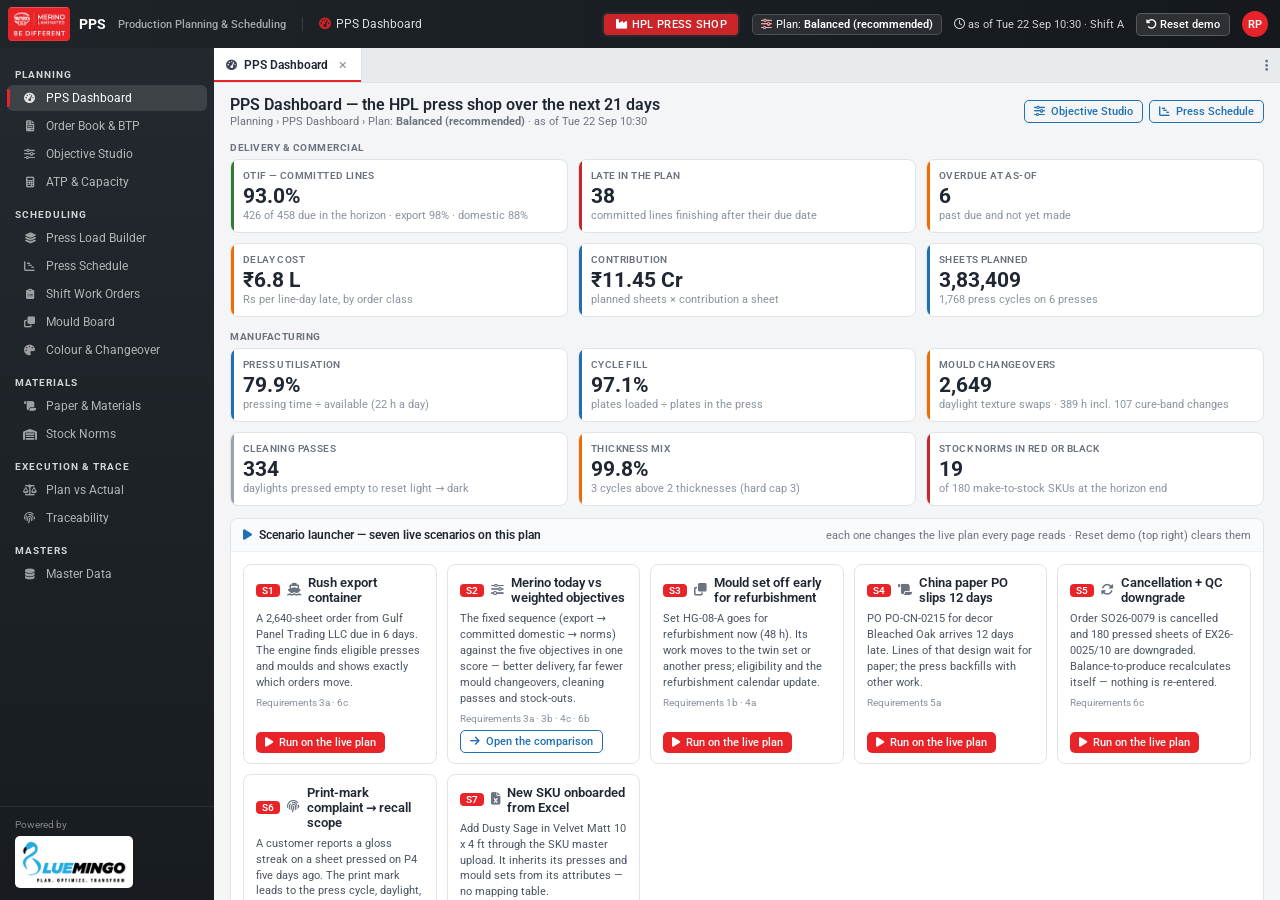
==== index.html @ 992ca6ff "Merino Laminates PPS demo — 15 modules on a live press-shop scheduling engine Clickable presales dem" ====
<!DOCTYPE html>
<html lang="en">
<head>
<meta charset="UTF-8">
<meta name="viewport" content="width=device-width,initial-scale=1">
<title>Merino Laminates — PPS</title>
<link rel="icon" href="assets/img/merino-logo.png">
<link rel="stylesheet" href="assets/vendor/roboto/roboto.css">
<link rel="stylesheet" href="assets/vendor/fontawesome/css/all.min.css">
<link rel="stylesheet" href="assets/mer-shell.css">
<style>
  .host-col { flex:1; display:flex; flex-direction:column; min-width:0; }
  .ws-tabhost { height:35px; background:#e7ebee; border-bottom:1px solid var(--color-border); display:flex; align-items:stretch; flex-shrink:0; }
  .ws-tabstrip { flex:1; display:flex; align-items:stretch; overflow-x:auto; } .ws-tabstrip::-webkit-scrollbar { height:4px; } .ws-tabstrip::-webkit-scrollbar-thumb { background:#b8c0c9; border-radius:2px; }
  .ws-tab { display:flex; align-items:center; gap:7px; padding:0 10px 0 12px; font-size:12px; color:var(--color-text-secondary); background:#dfe4e7; border-right:1px solid var(--color-border); cursor:pointer; white-space:nowrap; flex:0 1 auto; min-width:0; max-width:210px; user-select:none; }
  .ws-tab .lbl { overflow:hidden; text-overflow:ellipsis; min-width:0; }
  .ws-tab:hover { background:#eaeef0; } .ws-tab.active { background:#fff; color:var(--color-text-primary); font-weight:600; box-shadow:inset 0 -2px 0 var(--brand); }
  .ws-tab .ws-ic { font-size:11px; opacity:.85; } .ws-tab .ws-close { width:16px; height:16px; border-radius:3px; display:flex; align-items:center; justify-content:center; font-size:10px; color:var(--color-text-hint); }
  .ws-tab .ws-close:hover { background:rgba(0,0,0,.12); color:var(--color-danger); }
  .ws-menu-btn { border:none; background:none; cursor:pointer; padding:0 12px; color:var(--color-text-muted); font-size:13px; } .ws-menu-btn:hover { color:var(--color-primary); }
  .framestack { flex:1; position:relative; background:var(--color-bg); } .bm-frame { position:absolute; inset:0; width:100%; height:100%; border:0; }
  .ws-empty { position:absolute; inset:0; display:flex; flex-direction:column; align-items:center; justify-content:center; color:var(--color-text-hint); gap:8px; } .ws-empty i { font-size:34px; opacity:.4; }
  .ctxmenu { position:fixed; background:#fff; border:1px solid var(--color-border); border-radius:6px; box-shadow:0 6px 20px rgba(0,0,0,.16); padding:4px; z-index:9999; min-width:180px; }
  .ctxmenu div { padding:7px 12px; font-size:12px; border-radius:4px; cursor:pointer; display:flex; align-items:center; gap:8px; color:var(--color-text-secondary); } .ctxmenu div:hover { background:var(--color-primary-light); color:var(--color-primary-dark); } .ctxmenu div.disabled { opacity:.4; pointer-events:none; }
</style>
</head>
<body>
<header class="bm-header">
  <div class="logo"><img src="assets/img/merino-logo.png" alt="Merino Laminates"><span class="t">PPS</span><span class="sub">Production Planning &amp; Scheduling</span></div>
  <div class="module-name" id="modname"><i class="fa-solid fa-diagram-project"></i>Press · mould · daylight planning</div>
  <div class="spacer"></div>
  <div class="plant-switch"><button class="active"><i class="fa-solid fa-industry" style="margin-right:4px"></i>HPL Press Shop</button></div>
  <div class="right"><span class="plan-mode" id="mer-mode"></span><span class="asof" id="mer-asof"></span><button class="btn-reset" id="reset" title="Clear every live-demo action (weights, what-ifs, master uploads) and reload"><i class="fa-solid fa-rotate-left"></i> Reset demo</button><div class="avatar">RP</div></div>
</header>
<div class="bm-layout">
  <aside class="bm-sidebar" id="sidebar"></aside>
  <div class="host-col">
    <div class="ws-tabhost">
      <div class="ws-tabstrip" id="tabstrip"></div>
      <button class="ws-menu-btn" id="ws-menu" title="Tab actions"><i class="fa-solid fa-ellipsis-vertical"></i></button>
    </div>
    <div class="framestack" id="stack"><div class="ws-empty" id="empty"><i class="fa-solid fa-window-restore"></i><div>Pick a module from the sidebar to open a tab</div></div></div>
  </div>
</div>
<script src="assets/mer-nav.js"></script>
<script src="data/mer-meta.js"></script>
<!-- the host computes the plan once; every tab reads it (one basis, no per-tab recomputation) -->
<script>window.MER_IS_HOST = true;</script>
<script src="data/mer-data.js"></script>
<script src="assets/mer-engine.js"></script>
<script src="assets/mer-core.js"></script>
<script>
  var PAGES = window.MER_PAGES, KEY = 'mer-demo-state';
  // sidebar from the shared nav
  (function () {
    var html = '';
    window.MER_NAV.forEach(function (sec) { html += '<div class="nav-label">' + sec[0] + '</div>'; sec[1].forEach(function (it) { html += '<a data-page="' + it[0] + '"><i class="fa-solid ' + it[2] + '"></i>' + it[1] + '</a>'; }); });
    html += '<div class="powered">Powered by<img src="assets/img/bluemingo-logo.png" alt="Bluemingo"></div>';
    document.getElementById('sidebar').innerHTML = html;
  })();
  // header chip: the shared runtime renders plan mode + as-of from the live-demo state (same code as every page)
  function headerState() { if (window.MERX) MERX.headerMode(); }
  headerState(); window.addEventListener('storage', headerState);
  var stack = document.getElementById('stack'), strip = document.getElementById('tabstrip'), empty = document.getElementById('empty');
  var frames = {}, order = [], active = null;
  function ensureFrame(id, hash) {
    if (frames[id]) return frames[id];
    var f = document.createElement('iframe'); f.className = 'bm-frame'; f.src = PAGES[id].href + (hash ? '#' + hash : ''); f.title = PAGES[id].label; f.style.display = 'none';
    stack.appendChild(f); frames[id] = f; return f;
  }
  function open(id, hash) {
    if (!PAGES[id]) return; if (order.indexOf(id) < 0) order.push(id);
    var existed = !!frames[id]; ensureFrame(id, hash);
    if (existed && hash) { try { frames[id].contentWindow.location.hash = hash; frames[id].contentWindow.dispatchEvent(new CustomEvent('mer:navigate', { detail: hash })); } catch (e) {} }
    activate(id);
  }
  function activate(id) {
    active = id; ensureFrame(id);
    Object.keys(frames).forEach(function (k) { frames[k].style.display = (k === active ? 'block' : 'none'); });
    try { frames[active].contentWindow.dispatchEvent(new Event('mer:activated')); } catch (e) {}
    empty.style.display = order.length ? 'none' : 'flex'; document.title = PAGES[id].label + ' · Merino PPS';
    document.getElementById('modname').innerHTML = '<i class="fa-solid ' + PAGES[id].icon + '"></i>' + PAGES[id].label; headerState(); render();
  }
  function closeTab(id) {
    var i = order.indexOf(id); if (i < 0) return; if (frames[id]) { frames[id].remove(); delete frames[id]; } order.splice(i, 1);
    if (active === id) { active = order.length ? order[Math.max(0, i - 1)] : null; if (active) activate(active); else { empty.style.display = 'flex'; render(); } } else render();
  }
  function closeOthers(id) { order.slice().forEach(function (x) { if (x !== id) closeTab(x); }); }
  function closeAll() { order.slice().forEach(closeTab); }
  function render() {
    strip.innerHTML = order.map(function (id) { var p = PAGES[id]; return '<div class="ws-tab' + (id === active ? ' active' : '') + '" data-id="' + id + '" title="' + p.label + '"><i class="fa-solid ' + p.icon + ' ws-ic"></i><span class="lbl">' + p.label + '</span><span class="ws-close" data-close="' + id + '" title="Close"><i class="fa-solid fa-xmark"></i></span></div>'; }).join('');
    var act = strip.querySelector('.ws-tab.active'); if (act && act.scrollIntoView) act.scrollIntoView({ inline: 'nearest', block: 'nearest' });
    document.querySelectorAll('#sidebar a[data-page]').forEach(function (a) { a.classList.toggle('active', a.getAttribute('data-page') === active); });
  }
  document.getElementById('sidebar').addEventListener('click', function (e) { var a = e.target.closest('a[data-page]'); if (a) { e.preventDefault(); open(a.getAttribute('data-page')); } });
  strip.addEventListener('click', function (e) { var cl = e.target.closest('[data-close]'); if (cl) { closeTab(cl.getAttribute('data-close')); return; } var t = e.target.closest('.ws-tab'); if (t) activate(t.getAttribute('data-id')); });
  strip.addEventListener('contextmenu', function (e) { var t = e.target.closest('.ws-tab'); if (!t) return; e.preventDefault(); menu(e.clientX, e.clientY, t.getAttribute('data-id')); });
  document.getElementById('ws-menu').addEventListener('click', function () { var r = this.getBoundingClientRect(); menu(r.right - 190, r.bottom + 2, active); });
  function closeMenu() { var m = document.querySelector('.ctxmenu'); if (m) m.remove(); }
  function menu(x, y, id) {
    closeMenu(); var others = order.filter(function (z) { return z !== id; }).length; var m = document.createElement('div'); m.className = 'ctxmenu';
    var rows = [['Close tab', 'fa-xmark', id ? function () { closeTab(id); } : null], ['Close others', 'fa-diagram-next', (id && others) ? function () { closeOthers(id); } : null], ['Close all', 'fa-trash-can', order.length ? closeAll : null]];
    m.innerHTML = rows.map(function (r, i) { return '<div class="' + (r[2] ? '' : 'disabled') + '" data-mi="' + i + '"><i class="fa-solid ' + r[1] + '"></i>' + r[0] + '</div>'; }).join('');
    m.style.left = Math.max(6, Math.min(x, window.innerWidth - 196)) + 'px'; m.style.top = y + 'px'; document.body.appendChild(m);
    m.addEventListener('click', function (e) { var d = e.target.closest('[data-mi]'); if (!d) return; var fn = rows[+d.getAttribute('data-mi')][2]; closeMenu(); if (fn) fn(); });
    setTimeout(function () { document.addEventListener('mousedown', function od(e) { if (!m.contains(e.target)) { closeMenu(); document.removeEventListener('mousedown', od, true); } }, true); }, 0);
  }
  // Reset clears the live-demo state and reloads every open tab
  document.getElementById('reset').addEventListener('click', function () { try { localStorage.removeItem(KEY); } catch (e) {} Object.keys(frames).forEach(function (k) { try { frames[k].contentWindow.location.reload(); } catch (e) {} }); headerState(); });
  // a page that changes the plan (weights, what-ifs, masters) tells the host, which refreshes the header and every other open tab
  window.MERHost = { open: open, planChanged: function (fromWin) { headerState(); Object.keys(frames).forEach(function (k) { try { if (frames[k].contentWindow !== fromWin) frames[k].contentWindow.dispatchEvent(new Event('mer:planchanged')); } catch (e) {} }); } };
  open('home');
</script>
</body>
</html>
---- assets/vendor/roboto/roboto.css ----
/* cyrillic-ext */
@font-face {
  font-family: 'Roboto';
  font-style: normal;
  font-weight: 400;
  font-stretch: 100%;
  font-display: swap;
  src: url(./KFO7CnqEu92Fr1ME7kSn66aGLdTylUAMa3GUBGEe.woff2) format('woff2');
  unicode-range: U+0460-052F, U+1C80-1C8A, U+20B4, U+2DE0-2DFF, U+A640-A69F, U+FE2E-FE2F;
}
/* cyrillic */
@font-face {
  font-family: 'Roboto';
  font-style: normal;
  font-weight: 400;
  font-stretch: 100%;
  font-display: swap;
  src: url(./KFO7CnqEu92Fr1ME7kSn66aGLdTylUAMa3iUBGEe.woff2) format('woff2');
  unicode-range: U+0301, U+0400-045F, U+0490-0491, U+04B0-04B1, U+2116;
}
/* greek-ext */
@font-face {
  font-family: 'Roboto';
  font-style: normal;
  font-weight: 400;
  font-stretch: 100%;
  font-display: swap;
  src: url(./KFO7CnqEu92Fr1ME7kSn66aGLdTylUAMa3CUBGEe.woff2) format('woff2');
  unicode-range: U+1F00-1FFF;
}
/* greek */
@font-face {
  font-family: 'Roboto';
  font-style: normal;
  font-weight: 400;
  font-stretch: 100%;
  font-display: swap;
  src: url(./KFO7CnqEu92Fr1ME7kSn66aGLdTylUAMa3-UBGEe.woff2) format('woff2');
  unicode-range: U+0370-0377, U+037A-037F, U+0384-038A, U+038C, U+038E-03A1, U+03A3-03FF;
}
/* math */
@font-face {
  font-family: 'Roboto';
  font-style: normal;
  font-weight: 400;
  font-stretch: 100%;
  font-display: swap;
  src: url(./KFO7CnqEu92Fr1ME7kSn66aGLdTylUAMawCUBGEe.woff2) format('woff2');
  unicode-range: U+0302-0303, U+0305, U+0307-0308, U+0310, U+0312, U+0315, U+031A, U+0326-0327, U+032C, U+032F-0330, U+0332-0333, U+0338, U+033A, U+0346, U+034D, U+0391-03A1, U+03A3-03A9, U+03B1-03C9, U+03D1, U+03D5-03D6, U+03F0-03F1, U+03F4-03F5, U+2016-2017, U+2034-2038, U+203C, U+2040, U+2043, U+2047, U+2050, U+2057, U+205F, U+2070-2071, U+2074-208E, U+2090-209C, U+20D0-20DC, U+20E1, U+20E5-20EF, U+2100-2112, U+2114-2115, U+2117-2121, U+2123-214F, U+2190, U+2192, U+2194-21AE, U+21B0-21E5, U+21F1-21F2, U+21F4-2211, U+2213-2214, U+2216-22FF, U+2308-230B, U+2310, U+2319, U+231C-2321, U+2336-237A, U+237C, U+2395, U+239B-23B7, U+23D0, U+23DC-23E1, U+2474-2475, U+25AF, U+25B3, U+25B7, U+25BD, U+25C1, U+25CA, U+25CC, U+25FB, U+266D-266F, U+27C0-27FF, U+2900-2AFF, U+2B0E-2B11, U+2B30-2B4C, U+2BFE, U+3030, U+FF5B, U+FF5D, U+1D400-1D7FF, U+1EE00-1EEFF;
}
/* symbols */
@font-face {
  font-family: 'Roboto';
  font-style: normal;
  font-weight: 400;
  font-stretch: 100%;
  font-display: swap;
  src: url(./KFO7CnqEu92Fr1ME7kSn66aGLdTylUAMaxKUBGEe.woff2) format('woff2');
  unicode-range: U+0001-000C, U+000E-001F, U+007F-009F, U+20DD-20E0, U+20E2-20E4, U+2150-218F, U+2190, U+2192, U+2194-2199, U+21AF, U+21E6-21F0, U+21F3, U+2218-2219, U+2299, U+22C4-22C6, U+2300-243F, U+2440-244A, U+2460-24FF, U+25A0-27BF, U+2800-28FF, U+2921-2922, U+2981, U+29BF, U+29EB, U+2B00-2BFF, U+4DC0-4DFF, U+FFF9-FFFB, U+10140-1018E, U+10190-1019C, U+101A0, U+101D0-101FD, U+102E0-102FB, U+10E60-10E7E, U+1D2C0-1D2D3, U+1D2E0-1D37F, U+1F000-1F0FF, U+1F100-1F1AD, U+1F1E6-1F1FF, U+1F30D-1F30F, U+1F315, U+1F31C, U+1F31E, U+1F320-1F32C, U+1F336, U+1F378, U+1F37D, U+1F382, U+1F393-1F39F, U+1F3A7-1F3A8, U+1F3AC-1F3AF, U+1F3C2, U+1F3C4-1F3C6, U+1F3CA-1F3CE, U+1F3D4-1F3E0, U+1F3ED, U+1F3F1-1F3F3, U+1F3F5-1F3F7, U+1F408, U+1F415, U+1F41F, U+1F426, U+1F43F, U+1F441-1F442, U+1F444, U+1F446-1F449, U+1F44C-1F44E, U+1F453, U+1F46A, U+1F47D, U+1F4A3, U+1F4B0, U+1F4B3, U+1F4B9, U+1F4BB, U+1F4BF, U+1F4C8-1F4CB, U+1F4D6, U+1F4DA, U+1F4DF, U+1F4E3-1F4E6, U+1F4EA-1F4ED, U+1F4F7, U+1F4F9-1F4FB, U+1F4FD-1F4FE, U+1F503, U+1F507-1F50B, U+1F50D, U+1F512-1F513, U+1F53E-1F54A, U+1F54F-1F5FA, U+1F610, U+1F650-1F67F, U+1F687, U+1F68D, U+1F691, U+1F694, U+1F698, U+1F6AD, U+1F6B2, U+1F6B9-1F6BA, U+1F6BC, U+1F6C6-1F6CF, U+1F6D3-1F6D7, U+1F6E0-1F6EA, U+1F6F0-1F6F3, U+1F6F7-1F6FC, U+1F700-1F7FF, U+1F800-1F80B, U+1F810-1F847, U+1F850-1F859, U+1F860-1F887, U+1F890-1F8AD, U+1F8B0-1F8BB, U+1F8C0-1F8C1, U+1F900-1F90B, U+1F93B, U+1F946, U+1F984, U+1F996, U+1F9E9, U+1FA00-1FA6F, U+1FA70-1FA7C, U+1FA80-1FA89, U+1FA8F-1FAC6, U+1FACE-1FADC, U+1FADF-1FAE9, U+1FAF0-1FAF8, U+1FB00-1FBFF;
}
/* vietnamese */
@font-face {
  font-family: 'Roboto';
  font-style: normal;
  font-weight: 400;
  font-stretch: 100%;
  font-display: swap;
  src: url(./KFO7CnqEu92Fr1ME7kSn66aGLdTylUAMa3OUBGEe.woff2) format('woff2');
  unicode-range: U+0102-0103, U+0110-0111, U+0128-0129, U+0168-0169, U+01A0-01A1, U+01AF-01B0, U+0300-0301, U+0303-0304, U+0308-0309, U+0323, U+0329, U+1EA0-1EF9, U+20AB;
}
/* latin-ext */
@font-face {
  font-family: 'Roboto';
  font-style: normal;
  font-weight: 400;
  font-stretch: 100%;
  font-display: swap;
  src: url(./KFO7CnqEu92Fr1ME7kSn66aGLdTylUAMa3KUBGEe.woff2) format('woff2');
  unicode-range: U+0100-02BA, U+02BD-02C5, U+02C7-02CC, U+02CE-02D7, U+02DD-02FF, U+0304, U+0308, U+0329, U+1D00-1DBF, U+1E00-1E9F, U+1EF2-1EFF, U+2020, U+20A0-20AB, U+20AD-20C0, U+2113, U+2C60-2C7F, U+A720-A7FF;
}
/* latin */
@font-face {
  font-family: 'Roboto';
  font-style: normal;
  font-weight: 400;
  font-stretch: 100%;
  font-display: swap;
  src: url(./KFO7CnqEu92Fr1ME7kSn66aGLdTylUAMa3yUBA.woff2) format('woff2');
  unicode-range: U+0000-00FF, U+0131, U+0152-0153, U+02BB-02BC, U+02C6, U+02DA, U+02DC, U+0304, U+0308, U+0329, U+2000-206F, U+20AC, U+2122, U+2191, U+2193, U+2212, U+2215, U+FEFF, U+FFFD;
}
/* cyrillic-ext */
@font-face {
  font-family: 'Roboto';
  font-style: normal;
  font-weight: 500;
  font-stretch: 100%;
  font-display: swap;
  src: url(./KFO7CnqEu92Fr1ME7kSn66aGLdTylUAMa3GUBGEe.woff2) format('woff2');
  unicode-range: U+0460-052F, U+1C80-1C8A, U+20B4, U+2DE0-2DFF, U+A640-A69F, U+FE2E-FE2F;
}
/* cyrillic */
@font-face {
  font-family: 'Roboto';
  font-style: normal;
  font-weight: 500;
  font-stretch: 100%;
  font-display: swap;
  src: url(./KFO7CnqEu92Fr1ME7kSn66aGLdTylUAMa3iUBGEe.woff2) format('woff2');
  unicode-range: U+0301, U+0400-045F, U+0490-0491, U+04B0-04B1, U+2116;
}
/* greek-ext */
@font-face {
  font-family: 'Roboto';
  font-style: normal;
  font-weight: 500;
  font-stretch: 100%;
  font-display: swap;
  src: url(./KFO7CnqEu92Fr1ME7kSn66aGLdTylUAMa3CUBGEe.woff2) format('woff2');
  unicode-range: U+1F00-1FFF;
}
/* greek */
@font-face {
  font-family: 'Roboto';
  font-style: normal;
  font-weight: 500;
  font-stretch: 100%;
  font-display: swap;
  src: url(./KFO7CnqEu92Fr1ME7kSn66aGLdTylUAMa3-UBGEe.woff2) format('woff2');
  unicode-range: U+0370-0377, U+037A-037F, U+0384-038A, U+038C, U+038E-03A1, U+03A3-03FF;
}
/* math */
@font-face {
  font-family: 'Roboto';
  font-style: normal;
  font-weight: 500;
  font-stretch: 100%;
  font-display: swap;
  src: url(./KFO7CnqEu92Fr1ME7kSn66aGLdTylUAMawCUBGEe.woff2) format('woff2');
  unicode-range: U+0302-0303, U+0305, U+0307-0308, U+0310, U+0312, U+0315, U+031A, U+0326-0327, U+032C, U+032F-0330, U+0332-0333, U+0338, U+033A, U+0346, U+034D, U+0391-03A1, U+03A3-03A9, U+03B1-03C9, U+03D1, U+03D5-03D6, U+03F0-03F1, U+03F4-03F5, U+2016-2017, U+2034-2038, U+203C, U+2040, U+2043, U+2047, U+2050, U+2057, U+205F, U+2070-2071, U+2074-208E, U+2090-209C, U+20D0-20DC, U+20E1, U+20E5-20EF, U+2100-2112, U+2114-2115, U+2117-2121, U+2123-214F, U+2190, U+2192, U+2194-21AE, U+21B0-21E5, U+21F1-21F2, U+21F4-2211, U+2213-2214, U+2216-22FF, U+2308-230B, U+2310, U+2319, U+231C-2321, U+2336-237A, U+237C, U+2395, U+239B-23B7, U+23D0, U+23DC-23E1, U+2474-2475, U+25AF, U+25B3, U+25B7, U+25BD, U+25C1, U+25CA, U+25CC, U+25FB, U+266D-266F, U+27C0-27FF, U+2900-2AFF, U+2B0E-2B11, U+2B30-2B4C, U+2BFE, U+3030, U+FF5B, U+FF5D, U+1D400-1D7FF, U+1EE00-1EEFF;
}
/* symbols */
@font-face {
  font-family: 'Roboto';
  font-style: normal;
  font-weight: 500;
  font-stretch: 100%;
  font-display: swap;
  src: url(./KFO7CnqEu92Fr1ME7kSn66aGLdTylUAMaxKUBGEe.woff2) format('woff2');
  unicode-range: U+0001-000C, U+000E-001F, U+007F-009F, U+20DD-20E0, U+20E2-20E4, U+2150-218F, U+2190, U+2192, U+2194-2199, U+21AF, U+21E6-21F0, U+21F3, U+2218-2219, U+2299, U+22C4-22C6, U+2300-243F, U+2440-244A, U+2460-24FF, U+25A0-27BF, U+2800-28FF, U+2921-2922, U+2981, U+29BF, U+29EB, U+2B00-2BFF, U+4DC0-4DFF, U+FFF9-FFFB, U+10140-1018E, U+10190-1019C, U+101A0, U+101D0-101FD, U+102E0-102FB, U+10E60-10E7E, U+1D2C0-1D2D3, U+1D2E0-1D37F, U+1F000-1F0FF, U+1F100-1F1AD, U+1F1E6-1F1FF, U+1F30D-1F30F, U+1F315, U+1F31C, U+1F31E, U+1F320-1F32C, U+1F336, U+1F378, U+1F37D, U+1F382, U+1F393-1F39F, U+1F3A7-1F3A8, U+1F3AC-1F3AF, U+1F3C2, U+1F3C4-1F3C6, U+1F3CA-1F3CE, U+1F3D4-1F3E0, U+1F3ED, U+1F3F1-1F3F3, U+1F3F5-1F3F7, U+1F408, U+1F415, U+1F41F, U+1F426, U+1F43F, U+1F441-1F442, U+1F444, U+1F446-1F449, U+1F44C-1F44E, U+1F453, U+1F46A, U+1F47D, U+1F4A3, U+1F4B0, U+1F4B3, U+1F4B9, U+1F4BB, U+1F4BF, U+1F4C8-1F4CB, U+1F4D6, U+1F4DA, U+1F4DF, U+1F4E3-1F4E6, U+1F4EA-1F4ED, U+1F4F7, U+1F4F9-1F4FB, U+1F4FD-1F4FE, U+1F503, U+1F507-1F50B, U+1F50D, U+1F512-1F513, U+1F53E-1F54A, U+1F54F-1F5FA, U+1F610, U+1F650-1F67F, U+1F687, U+1F68D, U+1F691, U+1F694, U+1F698, U+1F6AD, U+1F6B2, U+1F6B9-1F6BA, U+1F6BC, U+1F6C6-1F6CF, U+1F6D3-1F6D7, U+1F6E0-1F6EA, U+1F6F0-1F6F3, U+1F6F7-1F6FC, U+1F700-1F7FF, U+1F800-1F80B, U+1F810-1F847, U+1F850-1F859, U+1F860-1F887, U+1F890-1F8AD, U+1F8B0-1F8BB, U+1F8C0-1F8C1, U+1F900-1F90B, U+1F93B, U+1F946, U+1F984, U+1F996, U+1F9E9, U+1FA00-1FA6F, U+1FA70-1FA7C, U+1FA80-1FA89, U+1FA8F-1FAC6, U+1FACE-1FADC, U+1FADF-1FAE9, U+1FAF0-1FAF8, U+1FB00-1FBFF;
}
/* vietnamese */
@font-face {
  font-family: 'Roboto';
  font-style: normal;
  font-weight: 500;
  font-stretch: 100%;
  font-display: swap;
  src: url(./KFO7CnqEu92Fr1ME7kSn66aGLdTylUAMa3OUBGEe.woff2) format('woff2');
  unicode-range: U+0102-0103, U+0110-0111, U+0128-0129, U+0168-0169, U+01A0-01A1, U+01AF-01B0, U+0300-0301, U+0303-0304, U+0308-0309, U+0323, U+0329, U+1EA0-1EF9, U+20AB;
}
/* latin-ext */
@font-face {
  font-family: 'Roboto';
  font-style: normal;
  font-weight: 500;
  font-stretch: 100%;
  font-display: swap;
  src: url(./KFO7CnqEu92Fr1ME7kSn66aGLdTylUAMa3KUBGEe.woff2) format('woff2');
  unicode-range: U+0100-02BA, U+02BD-02C5, U+02C7-02CC, U+02CE-02D7, U+02DD-02FF, U+0304, U+0308, U+0329, U+1D00-1DBF, U+1E00-1E9F, U+1EF2-1EFF, U+2020, U+20A0-20AB, U+20AD-20C0, U+2113, U+2C60-2C7F, U+A720-A7FF;
}
/* latin */
@font-face {
  font-family: 'Roboto';
  font-style: normal;
  font-weight: 500;
  font-stretch: 100%;
  font-display: swap;
  src: url(./KFO7CnqEu92Fr1ME7kSn66aGLdTylUAMa3yUBA.woff2) format('woff2');
  unicode-range: U+0000-00FF, U+0131, U+0152-0153, U+02BB-02BC, U+02C6, U+02DA, U+02DC, U+0304, U+0308, U+0329, U+2000-206F, U+20AC, U+2122, U+2191, U+2193, U+2212, U+2215, U+FEFF, U+FFFD;
}
/* cyrillic-ext */
@font-face {
  font-family: 'Roboto';
  font-style: normal;
  font-weight: 600;
  font-stretch: 100%;
  font-display: swap;
  src: url(./KFO7CnqEu92Fr1ME7kSn66aGLdTylUAMa3GUBGEe.woff2) format('woff2');
  unicode-range: U+0460-052F, U+1C80-1C8A, U+20B4, U+2DE0-2DFF, U+A640-A69F, U+FE2E-FE2F;
}
/* cyrillic */
@font-face {
  font-family: 'Roboto';
  font-style: normal;
  font-weight: 600;
  font-stretch: 100%;
  font-display: swap;
  src: url(./KFO7CnqEu92Fr1ME7kSn66aGLdTylUAMa3iUBGEe.woff2) format('woff2');
  unicode-range: U+0301, U+0400-045F, U+0490-0491, U+04B0-04B1, U+2116;
}
/* greek-ext */
@font-face {
  font-family: 'Roboto';
  font-style: normal;
  font-weight: 600;
  font-stretch: 100%;
  font-display: swap;
  src: url(./KFO7CnqEu92Fr1ME7kSn66aGLdTylUAMa3CUBGEe.woff2) format('woff2');
  unicode-range: U+1F00-1FFF;
}
/* greek */
@font-face {
  font-family: 'Roboto';
  font-style: normal;
  font-weight: 600;
  font-stretch: 100%;
  font-display: swap;
  src: url(./KFO7CnqEu92Fr1ME7kSn66aGLdTylUAMa3-UBGEe.woff2) format('woff2');
  unicode-range: U+0370-0377, U+037A-037F, U+0384-038A, U+038C, U+038E-03A1, U+03A3-03FF;
}
/* math */
@font-face {
  font-family: 'Roboto';
  font-style: normal;
  font-weight: 600;
  font-stretch: 100%;
  font-display: swap;
  src: url(./KFO7CnqEu92Fr1ME7kSn66aGLdTylUAMawCUBGEe.woff2) format('woff2');
  unicode-range: U+0302-0303, U+0305, U+0307-0308, U+0310, U+0312, U+0315, U+031A, U+0326-0327, U+032C, U+032F-0330, U+0332-0333, U+0338, U+033A, U+0346, U+034D, U+0391-03A1, U+03A3-03A9, U+03B1-03C9, U+03D1, U+03D5-03D6, U+03F0-03F1, U+03F4-03F5, U+2016-2017, U+2034-2038, U+203C, U+2040, U+2043, U+2047, U+2050, U+2057, U+205F, U+2070-2071, U+2074-208E, U+2090-209C, U+20D0-20DC, U+20E1, U+20E5-20EF, U+2100-2112, U+2114-2115, U+2117-2121, U+2123-214F, U+2190, U+2192, U+2194-21AE, U+21B0-21E5, U+21F1-21F2, U+21F4-2211, U+2213-2214, U+2216-22FF, U+2308-230B, U+2310, U+2319, U+231C-2321, U+2336-237A, U+237C, U+2395, U+239B-23B7, U+23D0, U+23DC-23E1, U+2474-2475, U+25AF, U+25B3, U+25B7, U+25BD, U+25C1, U+25CA, U+25CC, U+25FB, U+266D-266F, U+27C0-27FF, U+2900-2AFF, U+2B0E-2B11, U+2B30-2B4C, U+2BFE, U+3030, U+FF5B, U+FF5D, U+1D400-1D7FF, U+1EE00-1EEFF;
}
/* symbols */
@font-face {
  font-family: 'Roboto';
  font-style: normal;
  font-weight: 600;
  font-stretch: 100%;
  font-display: swap;
  src: url(./KFO7CnqEu92Fr1ME7kSn66aGLdTylUAMaxKUBGEe.woff2) format('woff2');
  unicode-range: U+0001-000C, U+000E-001F, U+007F-009F, U+20DD-20E0, U+20E2-20E4, U+2150-218F, U+2190, U+2192, U+2194-2199, U+21AF, U+21E6-21F0, U+21F3, U+2218-2219, U+2299, U+22C4-22C6, U+2300-243F, U+2440-244A, U+2460-24FF, U+25A0-27BF, U+2800-28FF, U+2921-2922, U+2981, U+29BF, U+29EB, U+2B00-2BFF, U+4DC0-4DFF, U+FFF9-FFFB, U+10140-1018E, U+10190-1019C, U+101A0, U+101D0-101FD, U+102E0-102FB, U+10E60-10E7E, U+1D2C0-1D2D3, U+1D2E0-1D37F, U+1F000-1F0FF, U+1F100-1F1AD, U+1F1E6-1F1FF, U+1F30D-1F30F, U+1F315, U+1F31C, U+1F31E, U+1F320-1F32C, U+1F336, U+1F378, U+1F37D, U+1F382, U+1F393-1F39F, U+1F3A7-1F3A8, U+1F3AC-1F3AF, U+1F3C2, U+1F3C4-1F3C6, U+1F3CA-1F3CE, U+1F3D4-1F3E0, U+1F3ED, U+1F3F1-1F3F3, U+1F3F5-1F3F7, U+1F408, U+1F415, U+1F41F, U+1F426, U+1F43F, U+1F441-1F442, U+1F444, U+1F446-1F449, U+1F44C-1F44E, U+1F453, U+1F46A, U+1F47D, U+1F4A3, U+1F4B0, U+1F4B3, U+1F4B9, U+1F4BB, U+1F4BF, U+1F4C8-1F4CB, U+1F4D6, U+1F4DA, U+1F4DF, U+1F4E3-1F4E6, U+1F4EA-1F4ED, U+1F4F7, U+1F4F9-1F4FB, U+1F4FD-1F4FE, U+1F503, U+1F507-1F50B, U+1F50D, U+1F512-1F513, U+1F53E-1F54A, U+1F54F-1F5FA, U+1F610, U+1F650-1F67F, U+1F687, U+1F68D, U+1F691, U+1F694, U+1F698, U+1F6AD, U+1F6B2, U+1F6B9-1F6BA, U+1F6BC, U+1F6C6-1F6CF, U+1F6D3-1F6D7, U+1F6E0-1F6EA, U+1F6F0-1F6F3, U+1F6F7-1F6FC, U+1F700-1F7FF, U+1F800-1F80B, U+1F810-1F847, U+1F850-1F859, U+1F860-1F887, U+1F890-1F8AD, U+1F8B0-1F8BB, U+1F8C0-1F8C1, U+1F900-1F90B, U+1F93B, U+1F946, U+1F984, U+1F996, U+1F9E9, U+1FA00-1FA6F, U+1FA70-1FA7C, U+1FA80-1FA89, U+1FA8F-1FAC6, U+1FACE-1FADC, U+1FADF-1FAE9, U+1FAF0-1FAF8, U+1FB00-1FBFF;
}
/* vietnamese */
@font-face {
  font-family: 'Roboto';
  font-style: normal;
  font-weight: 600;
  font-stretch: 100%;
  font-display: swap;
  src: url(./KFO7CnqEu92Fr1ME7kSn66aGLdTylUAMa3OUBGEe.woff2) format('woff2');
  unicode-range: U+0102-0103, U+0110-0111, U+0128-0129, U+0168-0169, U+01A0-01A1, U+01AF-01B0, U+0300-0301, U+0303-0304, U+0308-0309, U+0323, U+0329, U+1EA0-1EF9, U+20AB;
}
/* latin-ext */
@font-face {
  font-family: 'Roboto';
  font-style: normal;
  font-weight: 600;
  font-stretch: 100%;
  font-display: swap;
  src: url(./KFO7CnqEu92Fr1ME7kSn66aGLdTylUAMa3KUBGEe.woff2) format('woff2');
  unicode-range: U+0100-02BA, U+02BD-02C5, U+02C7-02CC, U+02CE-02D7, U+02DD-02FF, U+0304, U+0308, U+0329, U+1D00-1DBF, U+1E00-1E9F, U+1EF2-1EFF, U+2020, U+20A0-20AB, U+20AD-20C0, U+2113, U+2C60-2C7F, U+A720-A7FF;
}
/* latin */
@font-face {
  font-family: 'Roboto';
  font-style: normal;
  font-weight: 600;
  font-stretch: 100%;
  font-display: swap;
  src: url(./KFO7CnqEu92Fr1ME7kSn66aGLdTylUAMa3yUBA.woff2) format('woff2');
  unicode-range: U+0000-00FF, U+0131, U+0152-0153, U+02BB-02BC, U+02C6, U+02DA, U+02DC, U+0304, U+0308, U+0329, U+2000-206F, U+20AC, U+2122, U+2191, U+2193, U+2212, U+2215, U+FEFF, U+FFFD;
}
/* cyrillic-ext */
@font-face {
  font-family: 'Roboto';
  font-style: normal;
  font-weight: 700;
  font-stretch: 100%;
  font-display: swap;
  src: url(./KFO7CnqEu92Fr1ME7kSn66aGLdTylUAMa3GUBGEe.woff2) format('woff2');
  unicode-range: U+0460-052F, U+1C80-1C8A, U+20B4, U+2DE0-2DFF, U+A640-A69F, U+FE2E-FE2F;
}
/* cyrillic */
@font-face {
  font-family: 'Roboto';
  font-style: normal;
  font-weight: 700;
  font-stretch: 100%;
  font-display: swap;
  src: url(./KFO7CnqEu92Fr1ME7kSn66aGLdTylUAMa3iUBGEe.woff2) format('woff2');
  unicode-range: U+0301, U+0400-045F, U+0490-0491, U+04B0-04B1, U+2116;
}
/* greek-ext */
@font-face {
  font-family: 'Roboto';
  font-style: normal;
  font-weight: 700;
  font-stretch: 100%;
  font-display: swap;
  src: url(./KFO7CnqEu92Fr1ME7kSn66aGLdTylUAMa3CUBGEe.woff2) format('woff2');
  unicode-range: U+1F00-1FFF;
}
/* greek */
@font-face {
  font-family: 'Roboto';
  font-style: normal;
  font-weight: 700;
  font-stretch: 100%;
  font-display: swap;
  src: url(./KFO7CnqEu92Fr1ME7kSn66aGLdTylUAMa3-UBGEe.woff2) format('woff2');
  unicode-range: U+0370-0377, U+037A-037F, U+0384-038A, U+038C, U+038E-03A1, U+03A3-03FF;
}
/* math */
@font-face {
  font-family: 'Roboto';
  font-style: normal;
  font-weight: 700;
  font-stretch: 100%;
  font-display: swap;
  src: url(./KFO7CnqEu92Fr1ME7kSn66aGLdTylUAMawCUBGEe.woff2) format('woff2');
  unicode-range: U+0302-0303, U+0305, U+0307-0308, U+0310, U+0312, U+0315, U+031A, U+0326-0327, U+032C, U+032F-0330, U+0332-0333, U+0338, U+033A, U+0346, U+034D, U+0391-03A1, U+03A3-03A9, U+03B1-03C9, U+03D1, U+03D5-03D6, U+03F0-03F1, U+03F4-03F5, U+2016-2017, U+2034-2038, U+203C, U+2040, U+2043, U+2047, U+2050, U+2057, U+205F, U+2070-2071, U+2074-208E, U+2090-209C, U+20D0-20DC, U+20E1, U+20E5-20EF, U+2100-2112, U+2114-2115, U+2117-2121, U+2123-214F, U+2190, U+2192, U+2194-21AE, U+21B0-21E5, U+21F1-21F2, U+21F4-2211, U+2213-2214, U+2216-22FF, U+2308-230B, U+2310, U+2319, U+231C-2321, U+2336-237A, U+237C, U+2395, U+239B-23B7, U+23D0, U+23DC-23E1, U+2474-2475, U+25AF, U+25B3, U+25B7, U+25BD, U+25C1, U+25CA, U+25CC, U+25FB, U+266D-266F, U+27C0-27FF, U+2900-2AFF, U+2B0E-2B11, U+2B30-2B4C, U+2BFE, U+3030, U+FF5B, U+FF5D, U+1D400-1D7FF, U+1EE00-1EEFF;
}
/* symbols */
@font-face {
  font-family: 'Roboto';
  font-style: normal;
  font-weight: 700;
  font-stretch: 100%;
  font-display: swap;
  src: url(./KFO7CnqEu92Fr1ME7kSn66aGLdTylUAMaxKUBGEe.woff2) format('woff2');
  unicode-range: U+0001-000C, U+000E-001F, U+007F-009F, U+20DD-20E0, U+20E2-20E4, U+2150-218F, U+2190, U+2192, U+2194-2199, U+21AF, U+21E6-21F0, U+21F3, U+2218-2219, U+2299, U+22C4-22C6, U+2300-243F, U+2440-244A, U+2460-24FF, U+25A0-27BF, U+2800-28FF, U+2921-2922, U+2981, U+29BF, U+29EB, U+2B00-2BFF, U+4DC0-4DFF, U+FFF9-FFFB, U+10140-1018E, U+10190-1019C, U+101A0, U+101D0-101FD, U+102E0-102FB, U+10E60-10E7E, U+1D2C0-1D2D3, U+1D2E0-1D37F, U+1F000-1F0FF, U+1F100-1F1AD, U+1F1E6-1F1FF, U+1F30D-1F30F, U+1F315, U+1F31C, U+1F31E, U+1F320-1F32C, U+1F336, U+1F378, U+1F37D, U+1F382, U+1F393-1F39F, U+1F3A7-1F3A8, U+1F3AC-1F3AF, U+1F3C2, U+1F3C4-1F3C6, U+1F3CA-1F3CE, U+1F3D4-1F3E0, U+1F3ED, U+1F3F1-1F3F3, U+1F3F5-1F3F7, U+1F408, U+1F415, U+1F41F, U+1F426, U+1F43F, U+1F441-1F442, U+1F444, U+1F446-1F449, U+1F44C-1F44E, U+1F453, U+1F46A, U+1F47D, U+1F4A3, U+1F4B0, U+1F4B3, U+1F4B9, U+1F4BB, U+1F4BF, U+1F4C8-1F4CB, U+1F4D6, U+1F4DA, U+1F4DF, U+1F4E3-1F4E6, U+1F4EA-1F4ED, U+1F4F7, U+1F4F9-1F4FB, U+1F4FD-1F4FE, U+1F503, U+1F507-1F50B, U+1F50D, U+1F512-1F513, U+1F53E-1F54A, U+1F54F-1F5FA, U+1F610, U+1F650-1F67F, U+1F687, U+1F68D, U+1F691, U+1F694, U+1F698, U+1F6AD, U+1F6B2, U+1F6B9-1F6BA, U+1F6BC, U+1F6C6-1F6CF, U+1F6D3-1F6D7, U+1F6E0-1F6EA, U+1F6F0-1F6F3, U+1F6F7-1F6FC, U+1F700-1F7FF, U+1F800-1F80B, U+1F810-1F847, U+1F850-1F859, U+1F860-1F887, U+1F890-1F8AD, U+1F8B0-1F8BB, U+1F8C0-1F8C1, U+1F900-1F90B, U+1F93B, U+1F946, U+1F984, U+1F996, U+1F9E9, U+1FA00-1FA6F, U+1FA70-1FA7C, U+1FA80-1FA89, U+1FA8F-1FAC6, U+1FACE-1FADC, U+1FADF-1FAE9, U+1FAF0-1FAF8, U+1FB00-1FBFF;
}
/* vietnamese */
@font-face {
  font-family: 'Roboto';
  font-style: normal;
  font-weight: 700;
  font-stretch: 100%;
  font-display: swap;
  src: url(./KFO7CnqEu92Fr1ME7kSn66aGLdTylUAMa3OUBGEe.woff2) format('woff2');
  unicode-range: U+0102-0103, U+0110-0111, U+0128-0129, U+0168-0169, U+01A0-01A1, U+01AF-01B0, U+0300-0301, U+0303-0304, U+0308-0309, U+0323, U+0329, U+1EA0-1EF9, U+20AB;
}
/* latin-ext */
@font-face {
  font-family: 'Roboto';
  font-style: normal;
  font-weight: 700;
  font-stretch: 100%;
  font-display: swap;
  src: url(./KFO7CnqEu92Fr1ME7kSn66aGLdTylUAMa3KUBGEe.woff2) format('woff2');
  unicode-range: U+0100-02BA, U+02BD-02C5, U+02C7-02CC, U+02CE-02D7, U+02DD-02FF, U+0304, U+0308, U+0329, U+1D00-1DBF, U+1E00-1E9F, U+1EF2-1EFF, U+2020, U+20A0-20AB, U+20AD-20C0, U+2113, U+2C60-2C7F, U+A720-A7FF;
}
/* latin */
@font-face {
  font-family: 'Roboto';
  font-style: normal;
  font-weight: 700;
  font-stretch: 100%;
  font-display: swap;
  src: url(./KFO7CnqEu92Fr1ME7kSn66aGLdTylUAMa3yUBA.woff2) format('woff2');
  unicode-range: U+0000-00FF, U+0131, U+0152-0153, U+02BB-02BC, U+02C6, U+02DA, U+02DC, U+0304, U+0308, U+0329, U+2000-206F, U+20AC, U+2122, U+2191, U+2193, U+2212, U+2215, U+FEFF, U+FFFD;
}
---- assets/mer-shell.css ----
/* Merino Laminates PPS demo — shared shell (header / sidebar / KPIs / cards / tables / gantt / press grid).
   Pages add page-specific styles only. Brand: Merino red for brand marks, calm blue for actions, status colours kept apart. */
:root {
  --color-primary:#1f6fb2; --color-primary-dark:#175a93; --color-primary-light:#e4f0fa; --color-primary-rgb:31,111,178;
  --color-success:#2e7d32; --color-success-light:#e8f5e9; --color-warning:#ef6c00; --color-warning-light:#fff3e0;
  --color-danger:#c62828; --color-danger-light:#ffebee; --color-info:#1565c0; --color-info-light:#e3f2fd;
  --color-bg:#f4f5f7; --color-bg-alt:#fafbfc; --color-surface:#fff; --color-border:#e0e3e7; --color-border-light:#eef0f2;
  --color-text-primary:#1f2733; --color-text-secondary:#4a5563; --color-text-muted:#6b7280; --color-text-hint:#8a93a0;
  --header-bg:#1f2429; --header-bg-dark:#15191d; --brand:#e82429; --brand-dark:#b81a1e; --accent:#e82429;
}
* { box-sizing:border-box; }
html,body { height:100%; }
body { margin:0; font-family:'Roboto',system-ui,-apple-system,'Segoe UI',sans-serif; font-size:13px; color:var(--color-text-primary); background:var(--color-bg); overflow:hidden; }
a { color:var(--color-primary); }
/* header */
.bm-header { height:48px; background:linear-gradient(90deg,var(--header-bg),var(--header-bg-dark)); color:#fff; display:flex; align-items:center; padding:0 12px 0 8px; flex-shrink:0; gap:0; }
.bm-header .logo { display:flex; align-items:center; gap:9px; white-space:nowrap; }
.bm-header .logo img { height:34px; border-radius:4px; display:block; }
.bm-header .logo .t { font-weight:700; font-size:14px; letter-spacing:.2px; }
.bm-header .logo .sub { opacity:.6; font-weight:500; font-size:11px; margin-left:2px; }
.bm-header .module-name { margin-left:16px; padding-left:16px; border-left:1px solid rgba(255,255,255,.15); font-size:12px; opacity:.85; white-space:nowrap; overflow:hidden; text-overflow:ellipsis; min-width:0; }
.bm-header .module-name i { color:var(--brand); margin-right:5px; }
.bm-header .spacer { flex:1; }
.bm-header .plant-switch { display:flex; gap:2px; background:rgba(255,255,255,.06); padding:2px; border-radius:6px; flex-shrink:0; }
.bm-header .plant-switch button { background:transparent; color:rgba(255,255,255,.7); border:none; padding:4px 11px; font:500 11px 'Roboto'; border-radius:4px; cursor:default; letter-spacing:.3px; text-transform:uppercase; }
.bm-header .plant-switch button.active { background:rgba(232,36,41,.85); color:#fff; }
.bm-header .right { display:flex; align-items:center; gap:12px; margin-left:12px; font-size:12px; min-width:0; }
.bm-header .asof { font-size:11px; opacity:.8; white-space:nowrap; }
.bm-header .plan-mode { font-size:11px; background:rgba(255,255,255,.08); border:1px solid rgba(255,255,255,.16); border-radius:5px; padding:3px 8px; white-space:nowrap; }
.bm-header .plan-mode b { color:#fff; font-weight:600; }
.bm-header .btn-reset { background:rgba(255,255,255,.1); border:1px solid rgba(255,255,255,.2); color:#fff; font:500 11px 'Roboto'; padding:4px 9px; border-radius:5px; cursor:pointer; white-space:nowrap; }
.bm-header .btn-reset:hover { background:rgba(255,255,255,.2); }
.bm-header .avatar { width:26px; height:26px; border-radius:50%; background:var(--brand); display:flex; align-items:center; justify-content:center; font-weight:600; font-size:11px; flex-shrink:0; }
/* layout + sidebar */
.bm-layout { display:flex; height:calc(100vh - 48px); }
.bm-sidebar { width:214px; background:linear-gradient(180deg,#23292f,#181c20); color:rgba(255,255,255,.66); flex-shrink:0; padding:8px 0 0; overflow-y:auto; display:flex; flex-direction:column; }
.bm-sidebar .nav-label { color:#fff; font:700 10px 'Roboto'; letter-spacing:1px; text-transform:uppercase; padding:9px 15px 4px; margin-top:4px; opacity:.8; }
.bm-sidebar a { display:flex; align-items:center; gap:9px; color:inherit; text-decoration:none; padding:6px 15px; margin:1px 7px; border-radius:6px; font-size:12px; cursor:pointer; }
.bm-sidebar a:hover { background:rgba(255,255,255,.08); color:#fff; }
.bm-sidebar a.active { background:rgba(255,255,255,.12); color:#fff; position:relative; }
.bm-sidebar a.active::before { content:''; position:absolute; left:0; top:4px; bottom:4px; width:3px; background:var(--brand); border-radius:0 2px 2px 0; }
.bm-sidebar a i { width:15px; text-align:center; opacity:.85; font-size:11px; }
.bm-sidebar .powered { margin-top:auto; padding:12px 15px 12px; border-top:1px solid rgba(255,255,255,.08); font-size:10px; color:rgba(255,255,255,.45); display:flex; flex-direction:column; gap:6px; }
.bm-sidebar .powered img { width:118px; background:#fff; border-radius:5px; padding:4px 6px; }
.bm-content { flex:1; overflow-y:auto; display:flex; flex-direction:column; padding:12px 16px 28px; }
.bm-content > * { flex-shrink:0; }
/* page bar */
.page-bar { display:flex; align-items:center; gap:12px; margin-bottom:12px; }
.page-bar h1 { margin:0; font-size:16px; font-weight:600; }
.page-bar .crumb { color:var(--color-text-muted); font-size:11px; margin-top:1px; }
.page-bar .actions { margin-left:auto; display:flex; gap:6px; flex-wrap:wrap; justify-content:flex-end; align-items:center; }
.btn { padding:6px 13px; border-radius:5px; border:none; font:500 12px 'Roboto'; cursor:pointer; display:inline-flex; align-items:center; gap:6px; text-decoration:none; white-space:nowrap; }
.btn-outline { background:transparent; border:1px solid var(--color-primary); color:var(--color-primary); } .btn-outline:hover { background:var(--color-primary); color:#fff; }
.btn-primary { background:var(--color-primary); color:#fff; } .btn-primary:hover { background:var(--color-primary-dark); }
.btn-brand { background:var(--brand); color:#fff; } .btn-brand:hover { background:var(--brand-dark); }
.btn-success { background:var(--color-success); color:#fff; } .btn-danger { background:var(--color-danger); color:#fff; } .btn-warn { background:var(--color-warning); color:#fff; }
.btn-ghost { background:#fff; border:1px solid var(--color-border); color:var(--color-text-secondary); } .btn-ghost:hover { border-color:var(--color-primary); color:var(--color-primary); }
.btn-sm { padding:4px 9px; font-size:11px; } .btn:disabled { opacity:.45; cursor:not-allowed; }
/* KPI strip */
.kpis { display:grid; grid-template-columns:repeat(6,1fr); gap:10px; margin-bottom:12px; }
@media (max-width:1150px){ .kpis { grid-template-columns:repeat(3,1fr);} } @media (max-width:720px){ .kpis { grid-template-columns:repeat(2,1fr);} }
.kpi { background:var(--color-surface); border:1px solid var(--color-border); border-radius:8px; padding:10px 12px; position:relative; overflow:hidden; }
.kpi::before { content:''; position:absolute; left:0; top:0; bottom:0; width:3px; background:var(--color-primary); }
.kpi .k { font-size:10px; text-transform:uppercase; letter-spacing:.4px; color:var(--color-text-muted); font-weight:600; }
.kpi .v { font-size:21px; font-weight:700; margin-top:3px; font-variant-numeric:tabular-nums; }
.kpi .s { font-size:11px; color:var(--color-text-hint); margin-top:1px; }
.kpi.blue::before{background:var(--color-primary);} .kpi.green::before{background:var(--color-success);} .kpi.amber::before{background:var(--color-warning);} .kpi.red::before{background:var(--color-danger);} .kpi.brand::before{background:var(--brand);} .kpi.grey::before{background:#9aa2ad;}
.delta { font-size:11px; font-weight:600; margin-left:6px; } .delta.up { color:var(--color-success); } .delta.down { color:var(--color-danger); } .delta.flat { color:var(--color-text-hint); }
/* cards + tables */
.card { background:var(--color-surface); border:1px solid var(--color-border); border-radius:8px; overflow:hidden; margin-bottom:12px; }
.card-head { padding:9px 12px; background:var(--color-bg-alt); border-bottom:1px solid var(--color-border-light); font:600 12px 'Roboto'; display:flex; align-items:center; gap:7px; flex-wrap:wrap; }
.card-head i { color:var(--color-primary); }
.card-head .right { margin-left:auto; font-weight:400; font-size:11px; color:var(--color-text-muted); display:flex; align-items:center; gap:8px; flex-wrap:wrap; }
.card-head select, .card-head input { font:12px 'Roboto'; padding:3px 7px; border:1px solid var(--color-border); border-radius:5px; background:#fff; }
.card-body { padding:12px; }
table.tbl { width:100%; border-collapse:collapse; font-size:12px; }
table.tbl th { text-align:left; padding:7px 10px; background:#fbfcfd; border-bottom:1px solid var(--color-border); font:600 11px 'Roboto'; color:var(--color-text-muted); text-transform:uppercase; letter-spacing:.3px; white-space:nowrap; position:sticky; top:0; z-index:1; }
table.tbl td { padding:6px 10px; border-bottom:1px solid var(--color-border-light); white-space:nowrap; vertical-align:middle; }
table.tbl tr:hover td { background:#f1f8fe; }
table.tbl tr.sel td { background:#e4f0fa; }
table.tbl tr.anchor td { box-shadow:inset 3px 0 0 var(--brand); }
table.tbl td.num, table.tbl th.num { text-align:right; }
.tbl-wrap { overflow:auto; }
.mono { font-variant-numeric:tabular-nums; }
.strong { font-weight:600; } .hint { color:var(--color-text-hint); } .right-al { text-align:right; } .muted { color:var(--color-text-muted); } .small { font-size:11px; }
.badge { display:inline-flex; align-items:center; gap:4px; padding:2px 8px; border-radius:11px; font-size:10.5px; font-weight:600; white-space:nowrap; }
.b-green { background:var(--color-success-light); color:var(--color-success); } .b-blue { background:var(--color-info-light); color:#1565c0; } .b-amber { background:var(--color-warning-light); color:#b25f00; }
.b-red { background:var(--color-danger-light); color:#c62828; } .b-grey { background:#eceff1; color:#546e7a; } .b-purple { background:#ede7f6; color:#5e35b1; } .b-brand { background:#fdecec; color:var(--brand-dark); border:1px solid #f6c2c3; }
.b-black { background:#263238; color:#fff; }
.chip { display:inline-flex; align-items:center; gap:4px; padding:1px 7px; border-radius:5px; font-size:10px; font-weight:600; background:#eef2f5; color:#42556b; white-space:nowrap; }
.chip.lock { background:#fdecec; color:var(--brand-dark); }
.cls { display:inline-block; font-size:9.5px; font-weight:700; letter-spacing:.3px; padding:1px 6px; border-radius:3px; }
.cls-EXPORT { background:#e8eaf6; color:#283593; } .cls-DOM_COMMITTED { background:#e0f2f1; color:#00695c; } .cls-DOM_OPEN { background:#f3f4f6; color:#4b5563; } .cls-NORM { background:#fff8e1; color:#8d6e00; } .cls-RUSH { background:#fdecec; color:var(--brand-dark); }
.exp-btn { background:none; border:none; cursor:pointer; color:var(--color-text-hint); font-size:12px; padding:2px 5px; } .exp-btn.open { color:var(--color-primary); }
tr.sub-detail > td { background:#f5fafe; padding:0; white-space:normal; }
.sub-wrap { padding:8px 12px 10px; }
.sub-title { font:600 10px 'Roboto'; text-transform:uppercase; letter-spacing:.3px; color:var(--color-text-muted); margin-bottom:6px; display:flex; align-items:center; gap:6px; }
table.sub-tbl { width:100%; border-collapse:collapse; font-size:11px; background:#fff; border:1px solid var(--color-border-light); border-radius:6px; overflow:hidden; }
table.sub-tbl th { text-align:left; padding:5px 9px; color:var(--color-text-muted); font-weight:600; text-transform:uppercase; font-size:9.5px; background:#fbfcfd; border-bottom:1px solid var(--color-border-light); white-space:nowrap; }
table.sub-tbl td { padding:5px 9px; border-bottom:1px solid var(--color-border-light); white-space:nowrap; } table.sub-tbl tr:last-child td { border-bottom:none; }
/* bars */
.pbar { display:flex; align-items:center; gap:7px; }
.pbar .track { width:92px; height:11px; background:#e6eaed; border:1px solid #d5dbe0; border-radius:6px; overflow:hidden; flex-shrink:0; }
.pbar .fill { display:block; height:100%; border-radius:6px 0 0 6px; }
.pbar .pct { font-variant-numeric:tabular-nums; font-weight:600; font-size:11px; min-width:30px; }
.fill-green{background:#2e9b45;} .fill-amber{background:#f0a020;} .fill-blue{background:#1e88e5;} .fill-red{background:#d84a4a;} .fill-grey{background:#b0b8c1;}
.load-row { display:flex; align-items:center; gap:10px; margin-bottom:8px; font-size:12px; }
.load-row .ln { width:170px; font-weight:600; } .load-row .lt { flex:1; height:12px; background:#eef1f4; border-radius:6px; overflow:hidden; }
.load-row .lf { display:block; height:100%; border-radius:6px; } .load-row .lv { width:170px; text-align:right; font-variant-numeric:tabular-nums; color:var(--color-text-secondary); }
/* filters */
.filters { display:flex; gap:8px; align-items:center; flex-wrap:wrap; margin-bottom:10px; }
.filters select, .filters input { font:12px 'Roboto'; padding:5px 8px; border:1px solid var(--color-border); border-radius:5px; background:#fff; color:var(--color-text-primary); }
.filters .fl { font-size:10px; text-transform:uppercase; letter-spacing:.3px; color:var(--color-text-muted); font-weight:600; }
/* gantt (multi-day, dense) */
.gantt { border:1px solid var(--color-border); border-radius:8px; overflow-x:auto; background:#fff; position:relative; }
.g-row { display:flex; align-items:stretch; border-bottom:1px solid #f3f3f1; min-height:26px; } .g-row:last-child { border-bottom:none; }
.g-row.head { min-height:32px; background:#fbfcfd; border-bottom:1px solid var(--color-border); }
.g-lane { width:160px; flex-shrink:0; display:flex; align-items:center; gap:5px; padding:0 10px; font:600 10.5px 'Roboto'; letter-spacing:.2px; color:#4a5563; border-right:1px solid var(--color-border); background:#fbfcfd; white-space:nowrap; overflow:hidden; position:sticky; left:0; z-index:4; }
.g-lane.head-lane { color:#8a93a0; font-weight:700; text-transform:uppercase; }
.g-lane .sub { font-weight:400; color:var(--color-text-hint); font-size:10px; }
.g-track { position:relative; flex:1; }
.g-grid { position:absolute; top:0; bottom:0; border-left:1px solid #eef0f2; } .g-grid.day { border-left:1px dashed #c2c8cf; }
.g-day { position:absolute; top:8px; transform:translateX(-50%); font:600 10.5px 'Roboto'; color:#4a5563; white-space:nowrap; } .g-day .dm { color:#9aa2ad; font-weight:400; margin-left:4px; }
.g-bar { position:absolute; top:5px; height:16px; border-radius:3px; border:1px solid rgba(0,0,0,.14); box-sizing:border-box; cursor:pointer; overflow:hidden; font:600 9px 'Roboto'; color:#fff; padding:0 4px; line-height:14px; white-space:nowrap; }
.g-bar:hover { outline:1.5px solid #222; z-index:3; }
.g-bar.hist { opacity:.62; } .g-bar.dim { opacity:.18; } .g-bar.hl { outline:2px solid #111; z-index:3; }
.g-bar.chg { background:repeating-linear-gradient(45deg,#8a93a0 0 3px,#c9ced4 3px 6px)!important; border-color:#8a93a0; }
.g-bar.down { background:repeating-linear-gradient(45deg,#c62828 0 3px,#f3b7b7 3px 6px)!important; border-color:#c62828; }
.g-bar.refurb { background:repeating-linear-gradient(135deg,#6d4c41 0 4px,#d7ccc8 4px 8px)!important; border-color:#6d4c41; color:#3e2723; }
.g-now { position:absolute; top:0; bottom:0; border-left:2px solid #1f2733; z-index:2; } .g-row.head .g-now::after { content:'now'; position:absolute; top:-1px; left:3px; font:700 9px 'Roboto'; color:#1f2733; }
.pager { display:inline-flex; align-items:center; gap:3px; }
.pager button { font:12px 'Roboto'; min-width:24px; padding:3px 6px; border:1px solid var(--color-border); border-radius:5px; background:#fff; color:var(--color-text-secondary); cursor:pointer; line-height:1.3; }
.pager button:hover:not(:disabled) { background:var(--color-primary-light); border-color:var(--color-primary); color:var(--color-primary-dark); }
.pager button:disabled { opacity:.35; cursor:default; } .pager button.now { font-weight:600; color:var(--color-primary); border-color:var(--color-primary); padding:3px 8px; }
.pager .plab { font:12px 'Roboto'; color:var(--color-text-secondary); white-space:nowrap; padding:0 4px; } .pager .plab b { color:var(--color-text-primary); }
/* press load grid (Load Builder, Traceability) */
.pgrid { display:grid; gap:3px; }
.pgrid .dl { display:grid; grid-template-columns:150px repeat(8,1fr); gap:3px; align-items:stretch; }
.pgrid .dlh { font-size:10.5px; padding:4px 6px; background:#f6f7f9; border:1px solid var(--color-border-light); border-radius:4px; display:flex; flex-direction:column; justify-content:center; gap:1px; min-width:0; }
.pgrid .dlh b { font-size:11px; } .pgrid .dlh .ms { color:var(--color-text-muted); white-space:nowrap; overflow:hidden; text-overflow:ellipsis; }
.pgrid .dlh.chg { background:#fff8e1; border-color:#ffe082; } .pgrid .dlh.clean { background:#eceff1; }
.pgrid .pl { border:1px solid rgba(0,0,0,.12); border-radius:4px; min-height:40px; display:flex; flex-direction:column; overflow:hidden; cursor:pointer; position:relative; }
.pgrid .pl .sh { flex:1; display:flex; align-items:center; justify-content:center; font:600 9px 'Roboto'; padding:1px 2px; text-align:center; white-space:nowrap; overflow:hidden; }
.pgrid .pl .sh + .sh { border-top:1px dashed rgba(0,0,0,.18); }
.pgrid .pl.nest .sh { flex-direction:row; } .pgrid .pl.nest .half { flex:1; display:flex; align-items:center; justify-content:center; } .pgrid .pl.nest .half + .half { border-left:1px dashed rgba(0,0,0,.25); }
.pgrid .pl.empty { background:repeating-linear-gradient(45deg,#f4f5f7 0 5px,#fff 5px 10px); cursor:default; }
.pgrid .pl.cleaning { background:repeating-linear-gradient(45deg,#cfd8dc 0 4px,#eceff1 4px 8px); cursor:default; }
.pgrid .pl.off { visibility:hidden; }
.pgrid .pl:hover { outline:2px solid #111; z-index:2; } .pgrid .pl.sel { outline:2px solid var(--brand); z-index:2; }
.swatch { display:inline-block; width:12px; height:12px; border-radius:3px; border:1px solid rgba(0,0,0,.18); vertical-align:-2px; }
.shade-scale { display:inline-flex; gap:1px; } .shade-scale i { width:9px; height:9px; display:inline-block; border-radius:1px; }
/* gauges */
.gauge { position:relative; height:8px; background:#e6eaed; border-radius:4px; overflow:visible; min-width:90px; }
.gauge .g-fill { position:absolute; left:0; top:0; bottom:0; border-radius:4px; }
.gauge .g-mark { position:absolute; top:-3px; bottom:-3px; width:2px; background:#37474f; opacity:.55; }
/* scenario cards */
.scen { display:grid; grid-template-columns:repeat(auto-fill,minmax(260px,1fr)); gap:10px; }
.scen .sc { border:1px solid var(--color-border); border-radius:8px; padding:10px 12px; background:#fff; display:flex; flex-direction:column; gap:6px; }
.scen .sc .st { font-weight:600; font-size:12.5px; display:flex; align-items:center; gap:7px; } .scen .sc .st .n { background:var(--brand); color:#fff; border-radius:4px; font-size:10px; padding:1px 6px; }
.scen .sc .sd { font-size:11.5px; color:var(--color-text-secondary); line-height:1.45; } .scen .sc .sf { margin-top:auto; display:flex; gap:6px; align-items:center; flex-wrap:wrap; }
.scen .sc.on { border-color:var(--brand); box-shadow:0 0 0 1px var(--brand) inset; }
/* sliders */
.wrow { display:grid; grid-template-columns:200px 1fr 46px; gap:10px; align-items:center; margin-bottom:10px; font-size:12px; }
.wrow input[type=range] { width:100%; accent-color:var(--color-primary); }
.wrow .wv { text-align:right; font-weight:700; font-variant-numeric:tabular-nums; }
/* misc */
.note { font-size:11px; color:var(--color-text-hint); margin-top:10px; display:flex; align-items:flex-start; gap:6px; line-height:1.5; } .note i { margin-top:3px; }
.grid2 { display:grid; grid-template-columns:1fr 1fr; gap:12px; } .grid3 { display:grid; grid-template-columns:1fr 1fr 1fr; gap:12px; } .grid-2-1 { display:grid; grid-template-columns:2fr 1fr; gap:12px; } .grid-1-2 { display:grid; grid-template-columns:1fr 2fr; gap:12px; }
.grid2 > *, .grid3 > *, .grid-2-1 > *, .grid-1-2 > * { min-width:0; }
@media (max-width:1000px){ .grid2,.grid3,.grid-2-1,.grid-1-2 { grid-template-columns:1fr; } }
.kv { display:grid; grid-template-columns:max-content 1fr; gap:4px 14px; font-size:12px; } .kv .k { color:var(--color-text-muted); } .kv .v { font-weight:500; }
.mini { display:flex; flex-direction:column; gap:2px; } .mini .mk { font-size:10px; text-transform:uppercase; letter-spacing:.3px; color:var(--color-text-muted); font-weight:600; } .mini .mv { font-size:13px; font-weight:600; }
.toast { position:fixed; right:18px; bottom:18px; background:#1f2733; color:#fff; padding:10px 14px; border-radius:8px; font-size:12px; box-shadow:0 8px 24px rgba(0,0,0,.25); z-index:9999; display:flex; align-items:center; gap:8px; max-width:440px; }
.toast i { color:#7ee787; }
.legend { display:flex; gap:14px; flex-wrap:wrap; font-size:11px; color:var(--color-text-secondary); } .legend i { width:10px; height:10px; border-radius:2px; display:inline-block; margin-right:5px; vertical-align:-1px; }
.deviation { color:#c62828; font-weight:600; } .ok-val { color:#2e7d32; font-weight:600; }
.why { font-size:11.5px; } .why .wl { display:grid; grid-template-columns:150px 1fr 60px; gap:6px; align-items:center; margin-bottom:4px; } .why .wb { height:8px; border-radius:4px; background:var(--color-primary); }
.empty-state { color:var(--color-text-hint); font-size:12px; padding:18px; text-align:center; }
.formula { font:12px 'Roboto'; background:#f6f8fa; border:1px solid var(--color-border-light); border-radius:6px; padding:6px 10px; display:inline-block; }
.formula b { color:var(--color-text-primary); }
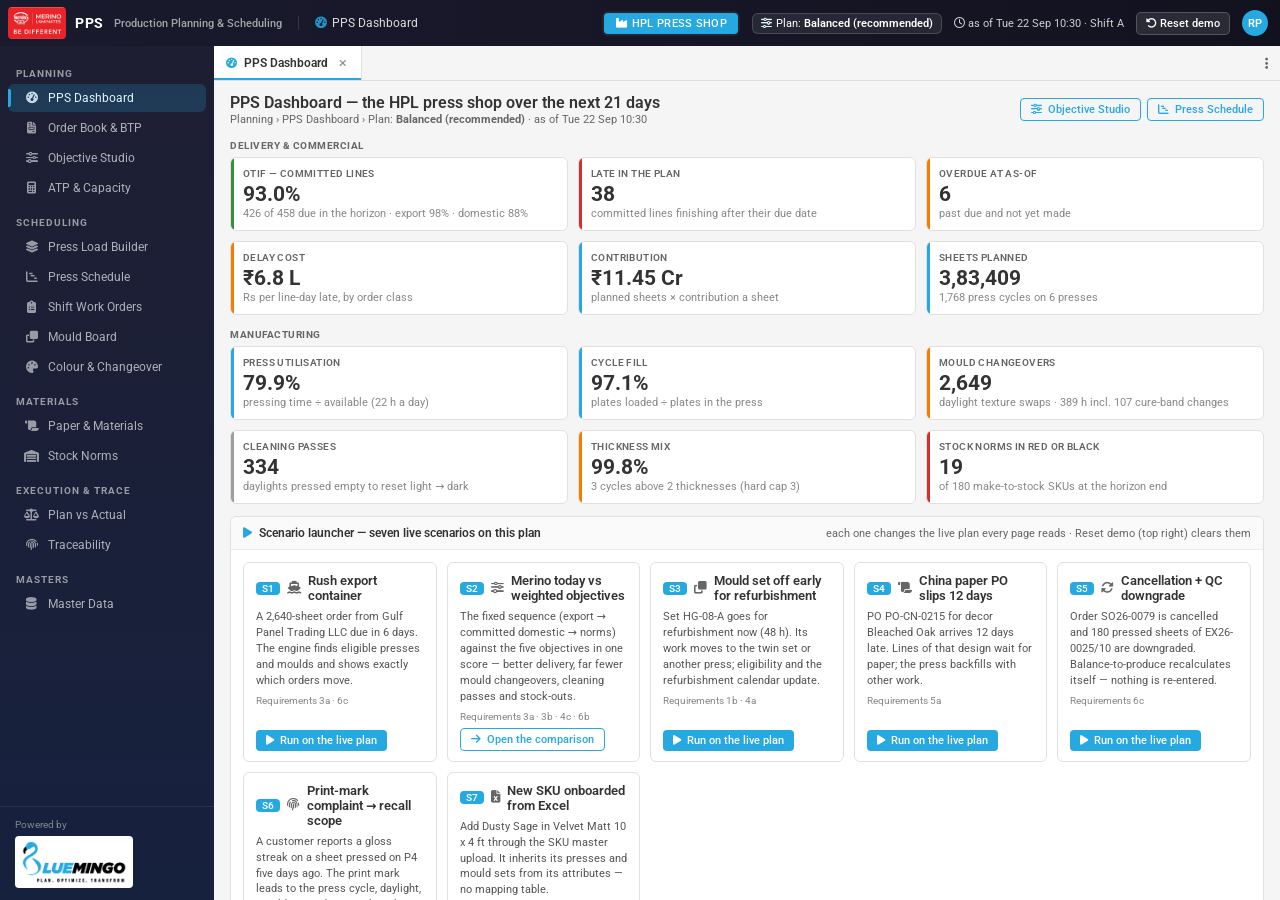
==== commit e9a9a384: "Re-theme to the Bluemingo MES v2 design system The demo was carrying its own charcoal/red theme; it " ====
--- a/index.html
+++ b/index.html
@@ -10,18 +10,19 @@
 <link rel="stylesheet" href="assets/mer-shell.css">
 <style>
   .host-col { flex:1; display:flex; flex-direction:column; min-width:0; }
-  .ws-tabhost { height:35px; background:#e7ebee; border-bottom:1px solid var(--color-border); display:flex; align-items:stretch; flex-shrink:0; }
-  .ws-tabstrip { flex:1; display:flex; align-items:stretch; overflow-x:auto; } .ws-tabstrip::-webkit-scrollbar { height:4px; } .ws-tabstrip::-webkit-scrollbar-thumb { background:#b8c0c9; border-radius:2px; }
-  .ws-tab { display:flex; align-items:center; gap:7px; padding:0 10px 0 12px; font-size:12px; color:var(--color-text-secondary); background:#dfe4e7; border-right:1px solid var(--color-border); cursor:pointer; white-space:nowrap; flex:0 1 auto; min-width:0; max-width:210px; user-select:none; }
+  .ws-tabhost { height:35px; background:var(--color-bg); border-bottom:1px solid var(--color-border); display:flex; align-items:stretch; flex-shrink:0; }
+  .ws-tabstrip { flex:1; display:flex; align-items:stretch; overflow-x:auto; } .ws-tabstrip::-webkit-scrollbar { height:4px; } .ws-tabstrip::-webkit-scrollbar-thumb { background:var(--color-border); border-radius:2px; }
+  .ws-tab { display:flex; align-items:center; gap:7px; padding:0 10px 0 12px; font-size:12px; color:var(--color-text-secondary); background:#ececec; border-right:1px solid var(--color-border); cursor:pointer; white-space:nowrap; flex:0 1 auto; min-width:0; max-width:210px; user-select:none; }
   .ws-tab .lbl { overflow:hidden; text-overflow:ellipsis; min-width:0; }
-  .ws-tab:hover { background:#eaeef0; } .ws-tab.active { background:#fff; color:var(--color-text-primary); font-weight:600; box-shadow:inset 0 -2px 0 var(--brand); }
-  .ws-tab .ws-ic { font-size:11px; opacity:.85; } .ws-tab .ws-close { width:16px; height:16px; border-radius:3px; display:flex; align-items:center; justify-content:center; font-size:10px; color:var(--color-text-hint); }
-  .ws-tab .ws-close:hover { background:rgba(0,0,0,.12); color:var(--color-danger); }
+  .ws-tab:hover { background:rgba(var(--color-primary-rgb),.07); color:var(--color-text-primary); } .ws-tab.active { background:#fff; color:var(--color-text-primary); font-weight:600; box-shadow:inset 0 -2px 0 var(--color-primary); }
+  .ws-tab .ws-ic { font-size:11px; opacity:.85; } .ws-tab.active .ws-ic { color:var(--color-primary); opacity:1; } .ws-tab .ws-close { width:16px; height:16px; border-radius:3px; display:flex; align-items:center; justify-content:center; font-size:10px; color:var(--color-text-hint); }
+  .ws-tab .ws-close:hover { background:var(--color-danger-light); color:var(--color-danger); }
   .ws-menu-btn { border:none; background:none; cursor:pointer; padding:0 12px; color:var(--color-text-muted); font-size:13px; } .ws-menu-btn:hover { color:var(--color-primary); }
   .framestack { flex:1; position:relative; background:var(--color-bg); } .bm-frame { position:absolute; inset:0; width:100%; height:100%; border:0; }
   .ws-empty { position:absolute; inset:0; display:flex; flex-direction:column; align-items:center; justify-content:center; color:var(--color-text-hint); gap:8px; } .ws-empty i { font-size:34px; opacity:.4; }
   .ctxmenu { position:fixed; background:#fff; border:1px solid var(--color-border); border-radius:6px; box-shadow:0 6px 20px rgba(0,0,0,.16); padding:4px; z-index:9999; min-width:180px; }
-  .ctxmenu div { padding:7px 12px; font-size:12px; border-radius:4px; cursor:pointer; display:flex; align-items:center; gap:8px; color:var(--color-text-secondary); } .ctxmenu div:hover { background:var(--color-primary-light); color:var(--color-primary-dark); } .ctxmenu div.disabled { opacity:.4; pointer-events:none; }
+  .ctxmenu div { padding:7px 12px; font-size:12px; border-radius:4px; cursor:pointer; display:flex; align-items:center; gap:8px; color:var(--color-text-secondary); } .ctxmenu div:hover { background:var(--color-primary-light); color:var(--color-primary-dark); }
+  .ctxmenu { border-radius:var(--radius-md); } .ctxmenu div.disabled { opacity:.4; pointer-events:none; }
 </style>
 </head>
 <body>
--- a/assets/mer-shell.css
+++ b/assets/mer-shell.css
@@ -1,47 +1,53 @@
 /* Merino Laminates PPS demo — shared shell (header / sidebar / KPIs / cards / tables / gantt / press grid).
-   Pages add page-specific styles only. Brand: Merino red for brand marks, calm blue for actions, status colours kept apart. */
+   Design system: Bluemingo MES v2 (UI-Style-Guide-Prompt.md) — primary #25A9E0, dark-navy chrome, light content, status
+   colours as rgba tint + solid text. Pages add page-specific styles only; data colours live in mer-core.js (COLOR). */
 :root {
-  --color-primary:#1f6fb2; --color-primary-dark:#175a93; --color-primary-light:#e4f0fa; --color-primary-rgb:31,111,178;
-  --color-success:#2e7d32; --color-success-light:#e8f5e9; --color-warning:#ef6c00; --color-warning-light:#fff3e0;
-  --color-danger:#c62828; --color-danger-light:#ffebee; --color-info:#1565c0; --color-info-light:#e3f2fd;
-  --color-bg:#f4f5f7; --color-bg-alt:#fafbfc; --color-surface:#fff; --color-border:#e0e3e7; --color-border-light:#eef0f2;
-  --color-text-primary:#1f2733; --color-text-secondary:#4a5563; --color-text-muted:#6b7280; --color-text-hint:#8a93a0;
-  --header-bg:#1f2429; --header-bg-dark:#15191d; --brand:#e82429; --brand-dark:#b81a1e; --accent:#e82429;
+  --color-primary:#25A9E0; --color-primary-dark:#1E8FBF; --color-primary-light:#E1F5FE; --color-primary-rgb:37,169,224;
+  --color-success:#388e3c; --color-success-light:#e8f5e9; --color-warning:#f57c00; --color-warning-light:#fff8e1;
+  --color-danger:#d32f2f; --color-danger-light:#ffebee; --color-info:#2196f3; --color-info-light:#e3f2fd;
+  --color-bg:#f5f5f5; --color-bg-alt:#fafafa; --color-surface:#fff; --color-border:#e0e0e0; --color-border-light:#eeeeee;
+  --color-text-primary:#333333; --color-text-secondary:#555555; --color-text-muted:#666666; --color-text-hint:#888888; --color-text-disabled:#999999;
+  --header-bg:#1a1a2e; --header-bg-dark:#12121f; --sidebar-bg-a:#1e1e32; --sidebar-bg-b:#16213e;
+  --radius-sm:4px; --radius-md:6px; --radius-lg:12px; --radius-pill:16px;
+  --shadow-sm:0 2px 4px rgba(0,0,0,.1); --shadow-md:0 4px 12px rgba(0,0,0,.1); --shadow-lg:0 4px 20px rgba(0,0,0,.15);
+  --header-h:46px;
 }
 * { box-sizing:border-box; }
 html,body { height:100%; }
 body { margin:0; font-family:'Roboto',system-ui,-apple-system,'Segoe UI',sans-serif; font-size:13px; color:var(--color-text-primary); background:var(--color-bg); overflow:hidden; }
 a { color:var(--color-primary); }
+::-webkit-scrollbar { width:9px; height:9px; } ::-webkit-scrollbar-thumb { background:#cfd4da; border-radius:6px; } ::-webkit-scrollbar-thumb:hover { background:#b6bcc4; }
+input:focus, select:focus, textarea:focus { outline:none; border-color:var(--color-primary); box-shadow:0 0 0 3px rgba(var(--color-primary-rgb),.15); }
 /* header */
-.bm-header { height:48px; background:linear-gradient(90deg,var(--header-bg),var(--header-bg-dark)); color:#fff; display:flex; align-items:center; padding:0 12px 0 8px; flex-shrink:0; gap:0; }
+.bm-header { height:var(--header-h); background:linear-gradient(90deg,var(--header-bg),var(--header-bg-dark)); color:#fff; display:flex; align-items:center; padding:0 12px 0 8px; flex-shrink:0; gap:0; }
 .bm-header .logo { display:flex; align-items:center; gap:9px; white-space:nowrap; }
-.bm-header .logo img { height:34px; border-radius:4px; display:block; }
+.bm-header .logo img { height:32px; border-radius:var(--radius-sm); display:block; }
 .bm-header .logo .t { font-weight:700; font-size:14px; letter-spacing:.2px; }
 .bm-header .logo .sub { opacity:.6; font-weight:500; font-size:11px; margin-left:2px; }
 .bm-header .module-name { margin-left:16px; padding-left:16px; border-left:1px solid rgba(255,255,255,.15); font-size:12px; opacity:.85; white-space:nowrap; overflow:hidden; text-overflow:ellipsis; min-width:0; }
-.bm-header .module-name i { color:var(--brand); margin-right:5px; }
+.bm-header .module-name i { color:var(--color-primary); margin-right:5px; }
 .bm-header .spacer { flex:1; }
 .bm-header .plant-switch { display:flex; gap:2px; background:rgba(255,255,255,.06); padding:2px; border-radius:6px; flex-shrink:0; }
 .bm-header .plant-switch button { background:transparent; color:rgba(255,255,255,.7); border:none; padding:4px 11px; font:500 11px 'Roboto'; border-radius:4px; cursor:default; letter-spacing:.3px; text-transform:uppercase; }
-.bm-header .plant-switch button.active { background:rgba(232,36,41,.85); color:#fff; }
+.bm-header .plant-switch button.active { background:var(--color-primary); color:#fff; }
 .bm-header .right { display:flex; align-items:center; gap:12px; margin-left:12px; font-size:12px; min-width:0; }
 .bm-header .asof { font-size:11px; opacity:.8; white-space:nowrap; }
-.bm-header .plan-mode { font-size:11px; background:rgba(255,255,255,.08); border:1px solid rgba(255,255,255,.16); border-radius:5px; padding:3px 8px; white-space:nowrap; }
+.bm-header .plan-mode { font-size:11px; background:rgba(255,255,255,.08); border:1px solid rgba(255,255,255,.16); border-radius:var(--radius-md); padding:3px 8px; white-space:nowrap; }
 .bm-header .plan-mode b { color:#fff; font-weight:600; }
 .bm-header .btn-reset { background:rgba(255,255,255,.1); border:1px solid rgba(255,255,255,.2); color:#fff; font:500 11px 'Roboto'; padding:4px 9px; border-radius:5px; cursor:pointer; white-space:nowrap; }
 .bm-header .btn-reset:hover { background:rgba(255,255,255,.2); }
-.bm-header .avatar { width:26px; height:26px; border-radius:50%; background:var(--brand); display:flex; align-items:center; justify-content:center; font-weight:600; font-size:11px; flex-shrink:0; }
+.bm-header .avatar { width:26px; height:26px; border-radius:50%; background:var(--color-primary); display:flex; align-items:center; justify-content:center; font-weight:600; font-size:11px; flex-shrink:0; }
 /* layout + sidebar */
-.bm-layout { display:flex; height:calc(100vh - 48px); }
-.bm-sidebar { width:214px; background:linear-gradient(180deg,#23292f,#181c20); color:rgba(255,255,255,.66); flex-shrink:0; padding:8px 0 0; overflow-y:auto; display:flex; flex-direction:column; }
-.bm-sidebar .nav-label { color:#fff; font:700 10px 'Roboto'; letter-spacing:1px; text-transform:uppercase; padding:9px 15px 4px; margin-top:4px; opacity:.8; }
-.bm-sidebar a { display:flex; align-items:center; gap:9px; color:inherit; text-decoration:none; padding:6px 15px; margin:1px 7px; border-radius:6px; font-size:12px; cursor:pointer; }
+.bm-layout { display:flex; height:calc(100vh - var(--header-h)); }
+.bm-sidebar { width:214px; background:linear-gradient(180deg,var(--sidebar-bg-a),var(--sidebar-bg-b)); color:rgba(255,255,255,.65); flex-shrink:0; padding:8px 0 0; overflow-y:auto; display:flex; flex-direction:column; }
+.bm-sidebar .nav-label { color:#fff; font:700 9.5px 'Roboto'; letter-spacing:1px; text-transform:uppercase; padding:10px 16px 4px; margin-top:4px; opacity:.55; }
+.bm-sidebar a { display:flex; align-items:center; gap:9px; color:inherit; text-decoration:none; padding:7px 16px; margin:1px 8px; border-radius:var(--radius-md); font-size:12px; cursor:pointer; position:relative; }
 .bm-sidebar a:hover { background:rgba(255,255,255,.08); color:#fff; }
-.bm-sidebar a.active { background:rgba(255,255,255,.12); color:#fff; position:relative; }
-.bm-sidebar a.active::before { content:''; position:absolute; left:0; top:4px; bottom:4px; width:3px; background:var(--brand); border-radius:0 2px 2px 0; }
-.bm-sidebar a i { width:15px; text-align:center; opacity:.85; font-size:11px; }
+.bm-sidebar a.active { background:rgba(var(--color-primary-rgb),.2); color:var(--color-primary-light); }
+.bm-sidebar a.active::before { content:''; position:absolute; left:0; top:5px; bottom:5px; width:3px; background:var(--color-primary); border-radius:0 2px 2px 0; }
+.bm-sidebar a i { width:15px; text-align:center; opacity:.85; font-size:12px; }
 .bm-sidebar .powered { margin-top:auto; padding:12px 15px 12px; border-top:1px solid rgba(255,255,255,.08); font-size:10px; color:rgba(255,255,255,.45); display:flex; flex-direction:column; gap:6px; }
-.bm-sidebar .powered img { width:118px; background:#fff; border-radius:5px; padding:4px 6px; }
+.bm-sidebar .powered img { width:118px; background:#fff; border-radius:var(--radius-sm); padding:4px 6px; }
 .bm-content { flex:1; overflow-y:auto; display:flex; flex-direction:column; padding:12px 16px 28px; }
 .bm-content > * { flex-shrink:0; }
 /* page bar */
@@ -49,73 +55,75 @@
 .page-bar h1 { margin:0; font-size:16px; font-weight:600; }
 .page-bar .crumb { color:var(--color-text-muted); font-size:11px; margin-top:1px; }
 .page-bar .actions { margin-left:auto; display:flex; gap:6px; flex-wrap:wrap; justify-content:flex-end; align-items:center; }
-.btn { padding:6px 13px; border-radius:5px; border:none; font:500 12px 'Roboto'; cursor:pointer; display:inline-flex; align-items:center; gap:6px; text-decoration:none; white-space:nowrap; }
+.btn { padding:7px 14px; border-radius:var(--radius-sm); border:none; font:500 12px 'Roboto'; cursor:pointer; display:inline-flex; align-items:center; gap:6px; text-decoration:none; white-space:nowrap; transition:background .15s,box-shadow .15s; }
+.btn i { font-size:11px; }
 .btn-outline { background:transparent; border:1px solid var(--color-primary); color:var(--color-primary); } .btn-outline:hover { background:var(--color-primary); color:#fff; }
 .btn-primary { background:var(--color-primary); color:#fff; } .btn-primary:hover { background:var(--color-primary-dark); }
-.btn-brand { background:var(--brand); color:#fff; } .btn-brand:hover { background:var(--brand-dark); }
+.btn-brand { background:var(--color-primary); color:#fff; } .btn-brand:hover { background:var(--color-primary-dark); }
 .btn-success { background:var(--color-success); color:#fff; } .btn-danger { background:var(--color-danger); color:#fff; } .btn-warn { background:var(--color-warning); color:#fff; }
 .btn-ghost { background:#fff; border:1px solid var(--color-border); color:var(--color-text-secondary); } .btn-ghost:hover { border-color:var(--color-primary); color:var(--color-primary); }
-.btn-sm { padding:4px 9px; font-size:11px; } .btn:disabled { opacity:.45; cursor:not-allowed; }
+.btn-sm { padding:4px 10px; font-size:11px; } .btn:disabled { opacity:.55; cursor:not-allowed; }
 /* KPI strip */
 .kpis { display:grid; grid-template-columns:repeat(6,1fr); gap:10px; margin-bottom:12px; }
 @media (max-width:1150px){ .kpis { grid-template-columns:repeat(3,1fr);} } @media (max-width:720px){ .kpis { grid-template-columns:repeat(2,1fr);} }
-.kpi { background:var(--color-surface); border:1px solid var(--color-border); border-radius:8px; padding:10px 12px; position:relative; overflow:hidden; }
+.kpi { background:var(--color-surface); border:1px solid var(--color-border); border-radius:var(--radius-md); padding:10px 12px; position:relative; overflow:hidden; }
 .kpi::before { content:''; position:absolute; left:0; top:0; bottom:0; width:3px; background:var(--color-primary); }
 .kpi .k { font-size:10px; text-transform:uppercase; letter-spacing:.4px; color:var(--color-text-muted); font-weight:600; }
 .kpi .v { font-size:21px; font-weight:700; margin-top:3px; font-variant-numeric:tabular-nums; }
 .kpi .s { font-size:11px; color:var(--color-text-hint); margin-top:1px; }
-.kpi.blue::before{background:var(--color-primary);} .kpi.green::before{background:var(--color-success);} .kpi.amber::before{background:var(--color-warning);} .kpi.red::before{background:var(--color-danger);} .kpi.brand::before{background:var(--brand);} .kpi.grey::before{background:#9aa2ad;}
+.kpi.blue::before{background:var(--color-primary);} .kpi.green::before{background:var(--color-success);} .kpi.amber::before{background:var(--color-warning);} .kpi.red::before{background:var(--color-danger);} .kpi.brand::before{background:var(--color-primary);} .kpi.grey::before{background:#9e9e9e;}
 .delta { font-size:11px; font-weight:600; margin-left:6px; } .delta.up { color:var(--color-success); } .delta.down { color:var(--color-danger); } .delta.flat { color:var(--color-text-hint); }
 /* cards + tables */
-.card { background:var(--color-surface); border:1px solid var(--color-border); border-radius:8px; overflow:hidden; margin-bottom:12px; }
+.card { background:var(--color-surface); border:1px solid var(--color-border); border-radius:var(--radius-md); overflow:hidden; margin-bottom:12px; }
 .card-head { padding:9px 12px; background:var(--color-bg-alt); border-bottom:1px solid var(--color-border-light); font:600 12px 'Roboto'; display:flex; align-items:center; gap:7px; flex-wrap:wrap; }
 .card-head i { color:var(--color-primary); }
 .card-head .right { margin-left:auto; font-weight:400; font-size:11px; color:var(--color-text-muted); display:flex; align-items:center; gap:8px; flex-wrap:wrap; }
-.card-head select, .card-head input { font:12px 'Roboto'; padding:3px 7px; border:1px solid var(--color-border); border-radius:5px; background:#fff; }
+.card-head select, .card-head input { font:12px 'Roboto'; padding:3px 7px; border:1px solid var(--color-border); border-radius:var(--radius-sm); background:#fff; }
 .card-body { padding:12px; }
 table.tbl { width:100%; border-collapse:collapse; font-size:12px; }
-table.tbl th { text-align:left; padding:7px 10px; background:#fbfcfd; border-bottom:1px solid var(--color-border); font:600 11px 'Roboto'; color:var(--color-text-muted); text-transform:uppercase; letter-spacing:.3px; white-space:nowrap; position:sticky; top:0; z-index:1; }
+table.tbl th { text-align:left; padding:8px 10px; background:#f5f5f5; border-bottom:1px solid var(--color-border); font:600 10.5px 'Roboto'; color:var(--color-text-muted); text-transform:uppercase; letter-spacing:.3px; white-space:nowrap; position:sticky; top:0; z-index:1; }
 table.tbl td { padding:6px 10px; border-bottom:1px solid var(--color-border-light); white-space:nowrap; vertical-align:middle; }
-table.tbl tr:hover td { background:#f1f8fe; }
-table.tbl tr.sel td { background:#e4f0fa; }
-table.tbl tr.anchor td { box-shadow:inset 3px 0 0 var(--brand); }
+table.tbl tr:hover td { background:var(--color-bg-alt); }
+table.tbl tr.sel td { background:var(--color-primary-light); }
+table.tbl tr.anchor td { box-shadow:inset 3px 0 0 var(--color-primary); }
 table.tbl td.num, table.tbl th.num { text-align:right; }
 .tbl-wrap { overflow:auto; }
 .mono { font-variant-numeric:tabular-nums; }
 .strong { font-weight:600; } .hint { color:var(--color-text-hint); } .right-al { text-align:right; } .muted { color:var(--color-text-muted); } .small { font-size:11px; }
-.badge { display:inline-flex; align-items:center; gap:4px; padding:2px 8px; border-radius:11px; font-size:10.5px; font-weight:600; white-space:nowrap; }
-.b-green { background:var(--color-success-light); color:var(--color-success); } .b-blue { background:var(--color-info-light); color:#1565c0; } .b-amber { background:var(--color-warning-light); color:#b25f00; }
-.b-red { background:var(--color-danger-light); color:#c62828; } .b-grey { background:#eceff1; color:#546e7a; } .b-purple { background:#ede7f6; color:#5e35b1; } .b-brand { background:#fdecec; color:var(--brand-dark); border:1px solid #f6c2c3; }
-.b-black { background:#263238; color:#fff; }
-.chip { display:inline-flex; align-items:center; gap:4px; padding:1px 7px; border-radius:5px; font-size:10px; font-weight:600; background:#eef2f5; color:#42556b; white-space:nowrap; }
-.chip.lock { background:#fdecec; color:var(--brand-dark); }
-.cls { display:inline-block; font-size:9.5px; font-weight:700; letter-spacing:.3px; padding:1px 6px; border-radius:3px; }
-.cls-EXPORT { background:#e8eaf6; color:#283593; } .cls-DOM_COMMITTED { background:#e0f2f1; color:#00695c; } .cls-DOM_OPEN { background:#f3f4f6; color:#4b5563; } .cls-NORM { background:#fff8e1; color:#8d6e00; } .cls-RUSH { background:#fdecec; color:var(--brand-dark); }
+.badge { display:inline-flex; align-items:center; gap:4px; padding:2px 8px; border-radius:var(--radius-sm); font-size:10.5px; font-weight:600; letter-spacing:.2px; white-space:nowrap; }
+.b-green { background:rgba(56,142,60,.12); color:#2e7d32; } .b-blue { background:rgba(33,150,243,.12); color:#1565c0; } .b-amber { background:rgba(245,124,0,.14); color:#e65100; }
+.b-red { background:rgba(211,47,47,.12); color:#c62828; } .b-grey { background:rgba(158,158,158,.16); color:#555; } .b-purple { background:rgba(103,58,183,.12); color:#5e35b1; } .b-brand { background:rgba(var(--color-primary-rgb),.14); color:var(--color-primary-dark); }
+.b-black { background:#333; color:#fff; }
+.chip { display:inline-flex; align-items:center; gap:4px; padding:1px 7px; border-radius:var(--radius-sm); font-size:10px; font-weight:600; background:rgba(158,158,158,.16); color:#555; white-space:nowrap; }
+.chip.lock { background:rgba(103,58,183,.12); color:#5e35b1; }
+/* order class: the same identity colours the charts use (mer-core.js COLOR.cls), as a tint + solid text */
+.cls { display:inline-block; font-size:9.5px; font-weight:700; letter-spacing:.3px; padding:1px 6px; border-radius:var(--radius-sm); }
+.cls-EXPORT { background:rgba(42,120,214,.14); color:#1c5cab; } .cls-DOM_COMMITTED { background:rgba(235,104,52,.16); color:#a63f13; } .cls-DOM_OPEN { background:rgba(27,175,122,.16); color:#0f7a54; } .cls-NORM { background:rgba(158,158,158,.16); color:#555; } .cls-RUSH { background:rgba(211,47,47,.12); color:#c62828; }
 .exp-btn { background:none; border:none; cursor:pointer; color:var(--color-text-hint); font-size:12px; padding:2px 5px; } .exp-btn.open { color:var(--color-primary); }
-tr.sub-detail > td { background:#f5fafe; padding:0; white-space:normal; }
+tr.sub-detail > td { background:var(--color-primary-light); padding:0; white-space:normal; }
 .sub-wrap { padding:8px 12px 10px; }
 .sub-title { font:600 10px 'Roboto'; text-transform:uppercase; letter-spacing:.3px; color:var(--color-text-muted); margin-bottom:6px; display:flex; align-items:center; gap:6px; }
 table.sub-tbl { width:100%; border-collapse:collapse; font-size:11px; background:#fff; border:1px solid var(--color-border-light); border-radius:6px; overflow:hidden; }
-table.sub-tbl th { text-align:left; padding:5px 9px; color:var(--color-text-muted); font-weight:600; text-transform:uppercase; font-size:9.5px; background:#fbfcfd; border-bottom:1px solid var(--color-border-light); white-space:nowrap; }
+table.sub-tbl th { text-align:left; padding:5px 9px; color:var(--color-text-muted); font-weight:600; text-transform:uppercase; font-size:9.5px; background:var(--color-bg-alt); border-bottom:1px solid var(--color-border-light); white-space:nowrap; }
 table.sub-tbl td { padding:5px 9px; border-bottom:1px solid var(--color-border-light); white-space:nowrap; } table.sub-tbl tr:last-child td { border-bottom:none; }
 /* bars */
 .pbar { display:flex; align-items:center; gap:7px; }
 .pbar .track { width:92px; height:11px; background:#e6eaed; border:1px solid #d5dbe0; border-radius:6px; overflow:hidden; flex-shrink:0; }
 .pbar .fill { display:block; height:100%; border-radius:6px 0 0 6px; }
 .pbar .pct { font-variant-numeric:tabular-nums; font-weight:600; font-size:11px; min-width:30px; }
-.fill-green{background:#2e9b45;} .fill-amber{background:#f0a020;} .fill-blue{background:#1e88e5;} .fill-red{background:#d84a4a;} .fill-grey{background:#b0b8c1;}
+.fill-green{background:var(--color-success);} .fill-amber{background:var(--color-warning);} .fill-blue{background:var(--color-info);} .fill-red{background:var(--color-danger);} .fill-grey{background:#9e9e9e;}
 .load-row { display:flex; align-items:center; gap:10px; margin-bottom:8px; font-size:12px; }
 .load-row .ln { width:170px; font-weight:600; } .load-row .lt { flex:1; height:12px; background:#eef1f4; border-radius:6px; overflow:hidden; }
 .load-row .lf { display:block; height:100%; border-radius:6px; } .load-row .lv { width:170px; text-align:right; font-variant-numeric:tabular-nums; color:var(--color-text-secondary); }
 /* filters */
 .filters { display:flex; gap:8px; align-items:center; flex-wrap:wrap; margin-bottom:10px; }
-.filters select, .filters input { font:12px 'Roboto'; padding:5px 8px; border:1px solid var(--color-border); border-radius:5px; background:#fff; color:var(--color-text-primary); }
+.filters select, .filters input { font:12px 'Roboto'; padding:5px 8px; border:1px solid var(--color-border); border-radius:var(--radius-sm); background:#fff; color:var(--color-text-primary); }
 .filters .fl { font-size:10px; text-transform:uppercase; letter-spacing:.3px; color:var(--color-text-muted); font-weight:600; }
 /* gantt (multi-day, dense) */
-.gantt { border:1px solid var(--color-border); border-radius:8px; overflow-x:auto; background:#fff; position:relative; }
+.gantt { border:1px solid var(--color-border); border-radius:var(--radius-md); overflow-x:auto; background:#fff; position:relative; }
 .g-row { display:flex; align-items:stretch; border-bottom:1px solid #f3f3f1; min-height:26px; } .g-row:last-child { border-bottom:none; }
-.g-row.head { min-height:32px; background:#fbfcfd; border-bottom:1px solid var(--color-border); }
-.g-lane { width:160px; flex-shrink:0; display:flex; align-items:center; gap:5px; padding:0 10px; font:600 10.5px 'Roboto'; letter-spacing:.2px; color:#4a5563; border-right:1px solid var(--color-border); background:#fbfcfd; white-space:nowrap; overflow:hidden; position:sticky; left:0; z-index:4; }
+.g-row.head { min-height:32px; background:var(--color-bg-alt); border-bottom:1px solid var(--color-border); }
+.g-lane { width:160px; flex-shrink:0; display:flex; align-items:center; gap:5px; padding:0 10px; font:600 10.5px 'Roboto'; letter-spacing:.2px; color:var(--color-text-secondary); border-right:1px solid var(--color-border); background:var(--color-bg-alt); white-space:nowrap; overflow:hidden; position:sticky; left:0; z-index:4; }
 .g-lane.head-lane { color:#8a93a0; font-weight:700; text-transform:uppercase; }
 .g-lane .sub { font-weight:400; color:var(--color-text-hint); font-size:10px; }
 .g-track { position:relative; flex:1; }
@@ -125,18 +133,18 @@
 .g-bar:hover { outline:1.5px solid #222; z-index:3; }
 .g-bar.hist { opacity:.62; } .g-bar.dim { opacity:.18; } .g-bar.hl { outline:2px solid #111; z-index:3; }
 .g-bar.chg { background:repeating-linear-gradient(45deg,#8a93a0 0 3px,#c9ced4 3px 6px)!important; border-color:#8a93a0; }
-.g-bar.down { background:repeating-linear-gradient(45deg,#c62828 0 3px,#f3b7b7 3px 6px)!important; border-color:#c62828; }
+.g-bar.down { background:repeating-linear-gradient(45deg,var(--color-danger) 0 3px,#f3b7b7 3px 6px)!important; border-color:var(--color-danger); }
 .g-bar.refurb { background:repeating-linear-gradient(135deg,#6d4c41 0 4px,#d7ccc8 4px 8px)!important; border-color:#6d4c41; color:#3e2723; }
-.g-now { position:absolute; top:0; bottom:0; border-left:2px solid #1f2733; z-index:2; } .g-row.head .g-now::after { content:'now'; position:absolute; top:-1px; left:3px; font:700 9px 'Roboto'; color:#1f2733; }
+.g-now { position:absolute; top:0; bottom:0; border-left:2px solid var(--color-text-primary); z-index:2; } .g-row.head .g-now::after { content:'now'; position:absolute; top:-1px; left:3px; font:700 9px 'Roboto'; color:var(--color-text-primary); }
 .pager { display:inline-flex; align-items:center; gap:3px; }
-.pager button { font:12px 'Roboto'; min-width:24px; padding:3px 6px; border:1px solid var(--color-border); border-radius:5px; background:#fff; color:var(--color-text-secondary); cursor:pointer; line-height:1.3; }
+.pager button { font:12px 'Roboto'; min-width:24px; padding:3px 6px; border:1px solid var(--color-border); border-radius:var(--radius-sm); background:#fff; color:var(--color-text-secondary); cursor:pointer; line-height:1.3; }
 .pager button:hover:not(:disabled) { background:var(--color-primary-light); border-color:var(--color-primary); color:var(--color-primary-dark); }
 .pager button:disabled { opacity:.35; cursor:default; } .pager button.now { font-weight:600; color:var(--color-primary); border-color:var(--color-primary); padding:3px 8px; }
 .pager .plab { font:12px 'Roboto'; color:var(--color-text-secondary); white-space:nowrap; padding:0 4px; } .pager .plab b { color:var(--color-text-primary); }
 /* press load grid (Load Builder, Traceability) */
 .pgrid { display:grid; gap:3px; }
 .pgrid .dl { display:grid; grid-template-columns:150px repeat(8,1fr); gap:3px; align-items:stretch; }
-.pgrid .dlh { font-size:10.5px; padding:4px 6px; background:#f6f7f9; border:1px solid var(--color-border-light); border-radius:4px; display:flex; flex-direction:column; justify-content:center; gap:1px; min-width:0; }
+.pgrid .dlh { font-size:10.5px; padding:4px 6px; background:var(--color-bg-alt); border:1px solid var(--color-border-light); border-radius:var(--radius-sm); display:flex; flex-direction:column; justify-content:center; gap:1px; min-width:0; }
 .pgrid .dlh b { font-size:11px; } .pgrid .dlh .ms { color:var(--color-text-muted); white-space:nowrap; overflow:hidden; text-overflow:ellipsis; }
 .pgrid .dlh.chg { background:#fff8e1; border-color:#ffe082; } .pgrid .dlh.clean { background:#eceff1; }
 .pgrid .pl { border:1px solid rgba(0,0,0,.12); border-radius:4px; min-height:40px; display:flex; flex-direction:column; overflow:hidden; cursor:pointer; position:relative; }
@@ -146,7 +154,7 @@
 .pgrid .pl.empty { background:repeating-linear-gradient(45deg,#f4f5f7 0 5px,#fff 5px 10px); cursor:default; }
 .pgrid .pl.cleaning { background:repeating-linear-gradient(45deg,#cfd8dc 0 4px,#eceff1 4px 8px); cursor:default; }
 .pgrid .pl.off { visibility:hidden; }
-.pgrid .pl:hover { outline:2px solid #111; z-index:2; } .pgrid .pl.sel { outline:2px solid var(--brand); z-index:2; }
+.pgrid .pl:hover { outline:2px solid #111; z-index:2; } .pgrid .pl.sel { outline:2px solid var(--color-primary); z-index:2; }
 .swatch { display:inline-block; width:12px; height:12px; border-radius:3px; border:1px solid rgba(0,0,0,.18); vertical-align:-2px; }
 .shade-scale { display:inline-flex; gap:1px; } .shade-scale i { width:9px; height:9px; display:inline-block; border-radius:1px; }
 /* gauges */
@@ -155,10 +163,10 @@
 .gauge .g-mark { position:absolute; top:-3px; bottom:-3px; width:2px; background:#37474f; opacity:.55; }
 /* scenario cards */
 .scen { display:grid; grid-template-columns:repeat(auto-fill,minmax(260px,1fr)); gap:10px; }
-.scen .sc { border:1px solid var(--color-border); border-radius:8px; padding:10px 12px; background:#fff; display:flex; flex-direction:column; gap:6px; }
-.scen .sc .st { font-weight:600; font-size:12.5px; display:flex; align-items:center; gap:7px; } .scen .sc .st .n { background:var(--brand); color:#fff; border-radius:4px; font-size:10px; padding:1px 6px; }
+.scen .sc { border:1px solid var(--color-border); border-radius:var(--radius-md); padding:10px 12px; background:#fff; display:flex; flex-direction:column; gap:6px; }
+.scen .sc .st { font-weight:600; font-size:12.5px; display:flex; align-items:center; gap:7px; } .scen .sc .st .n { background:var(--color-primary); color:#fff; border-radius:var(--radius-sm); font-size:10px; padding:1px 6px; }
 .scen .sc .sd { font-size:11.5px; color:var(--color-text-secondary); line-height:1.45; } .scen .sc .sf { margin-top:auto; display:flex; gap:6px; align-items:center; flex-wrap:wrap; }
-.scen .sc.on { border-color:var(--brand); box-shadow:0 0 0 1px var(--brand) inset; }
+.scen .sc.on { border-color:var(--color-primary); box-shadow:0 0 0 1px var(--color-primary) inset; }
 /* sliders */
 .wrow { display:grid; grid-template-columns:200px 1fr 46px; gap:10px; align-items:center; margin-bottom:10px; font-size:12px; }
 .wrow input[type=range] { width:100%; accent-color:var(--color-primary); }
@@ -170,11 +178,12 @@
 @media (max-width:1000px){ .grid2,.grid3,.grid-2-1,.grid-1-2 { grid-template-columns:1fr; } }
 .kv { display:grid; grid-template-columns:max-content 1fr; gap:4px 14px; font-size:12px; } .kv .k { color:var(--color-text-muted); } .kv .v { font-weight:500; }
 .mini { display:flex; flex-direction:column; gap:2px; } .mini .mk { font-size:10px; text-transform:uppercase; letter-spacing:.3px; color:var(--color-text-muted); font-weight:600; } .mini .mv { font-size:13px; font-weight:600; }
-.toast { position:fixed; right:18px; bottom:18px; background:#1f2733; color:#fff; padding:10px 14px; border-radius:8px; font-size:12px; box-shadow:0 8px 24px rgba(0,0,0,.25); z-index:9999; display:flex; align-items:center; gap:8px; max-width:440px; }
-.toast i { color:#7ee787; }
+.toast { position:fixed; right:18px; bottom:18px; background:var(--header-bg); color:#fff; padding:10px 14px; border-radius:var(--radius-md); font-size:12px; box-shadow:var(--shadow-lg); z-index:1100; display:flex; align-items:center; gap:8px; max-width:440px; }
+.toast i { color:#81c784; }
 .legend { display:flex; gap:14px; flex-wrap:wrap; font-size:11px; color:var(--color-text-secondary); } .legend i { width:10px; height:10px; border-radius:2px; display:inline-block; margin-right:5px; vertical-align:-1px; }
 .deviation { color:#c62828; font-weight:600; } .ok-val { color:#2e7d32; font-weight:600; }
+.gauge .g-mark { background:var(--color-text-secondary); }
 .why { font-size:11.5px; } .why .wl { display:grid; grid-template-columns:150px 1fr 60px; gap:6px; align-items:center; margin-bottom:4px; } .why .wb { height:8px; border-radius:4px; background:var(--color-primary); }
 .empty-state { color:var(--color-text-hint); font-size:12px; padding:18px; text-align:center; }
-.formula { font:12px 'Roboto'; background:#f6f8fa; border:1px solid var(--color-border-light); border-radius:6px; padding:6px 10px; display:inline-block; }
+.formula { font:12px 'Roboto'; background:var(--color-bg-alt); border:1px solid var(--color-border-light); border-radius:var(--radius-sm); padding:6px 10px; display:inline-block; }
 .formula b { color:var(--color-text-primary); }
